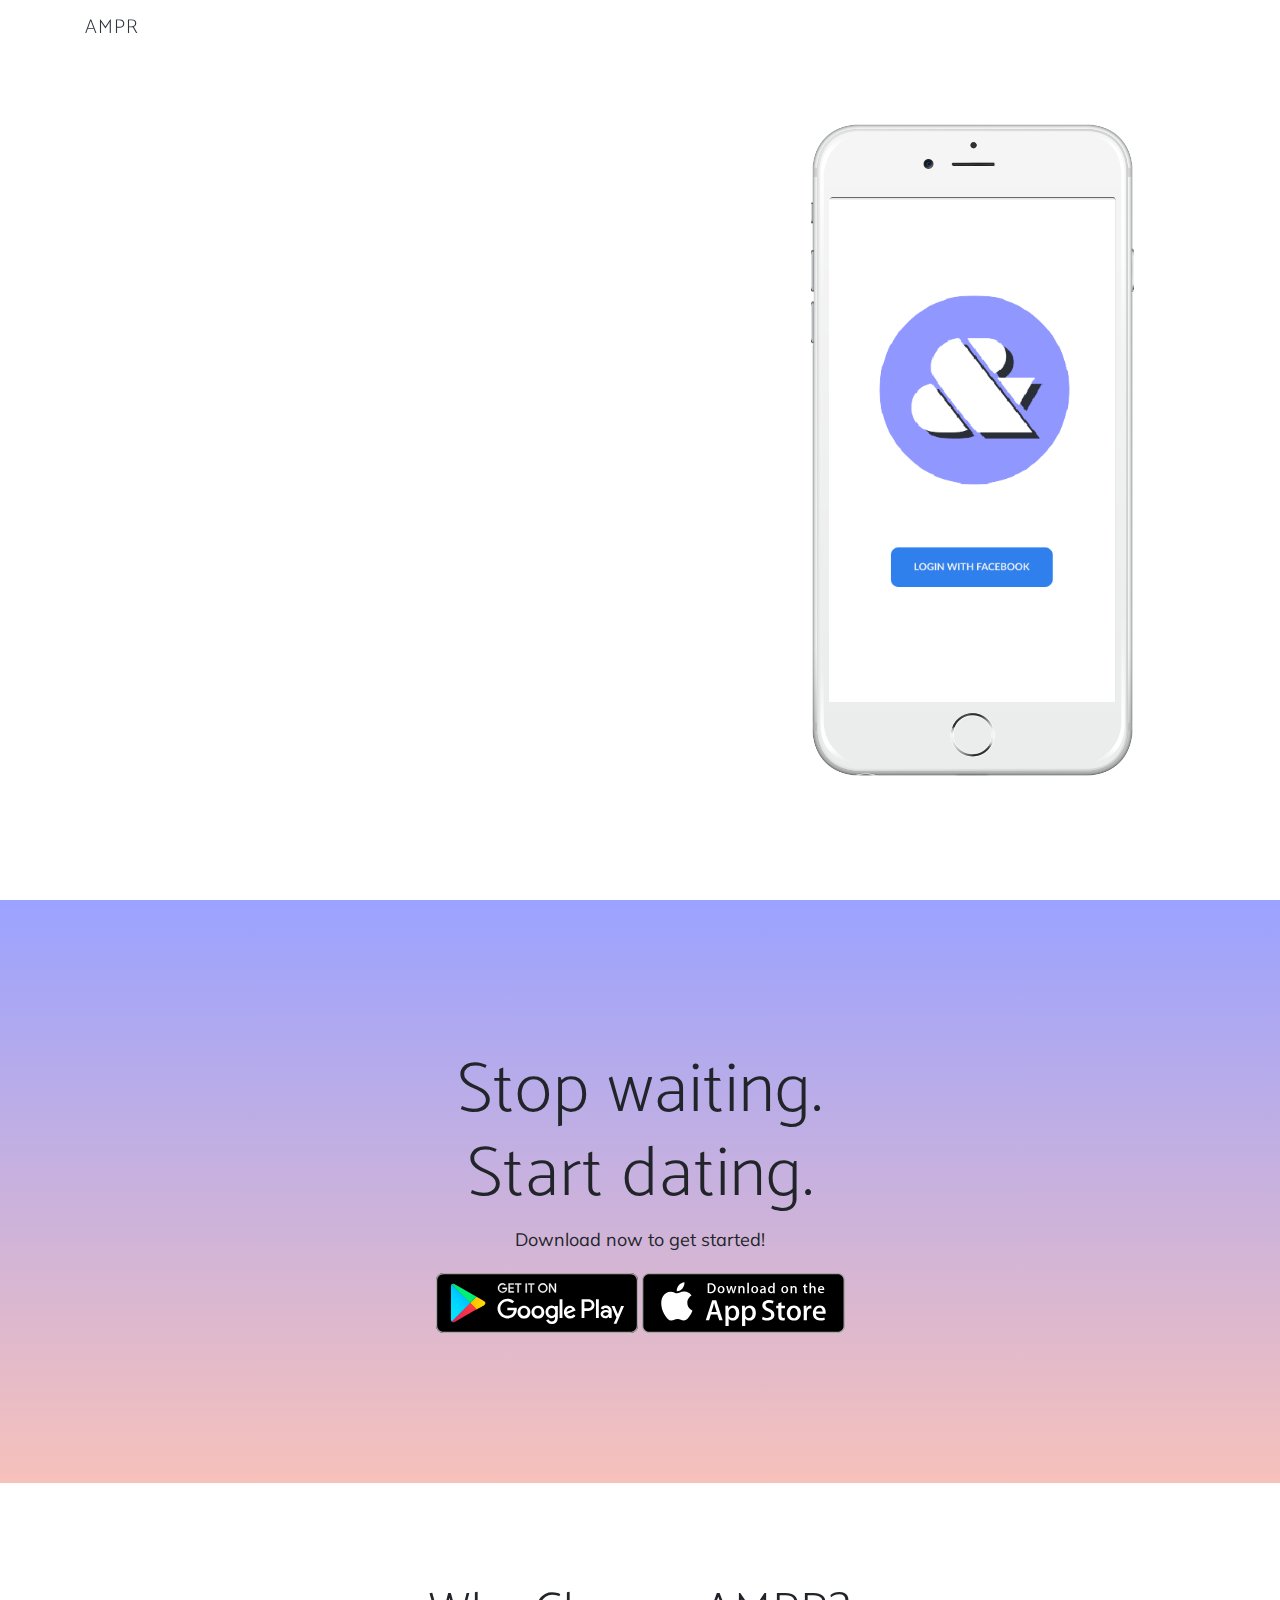
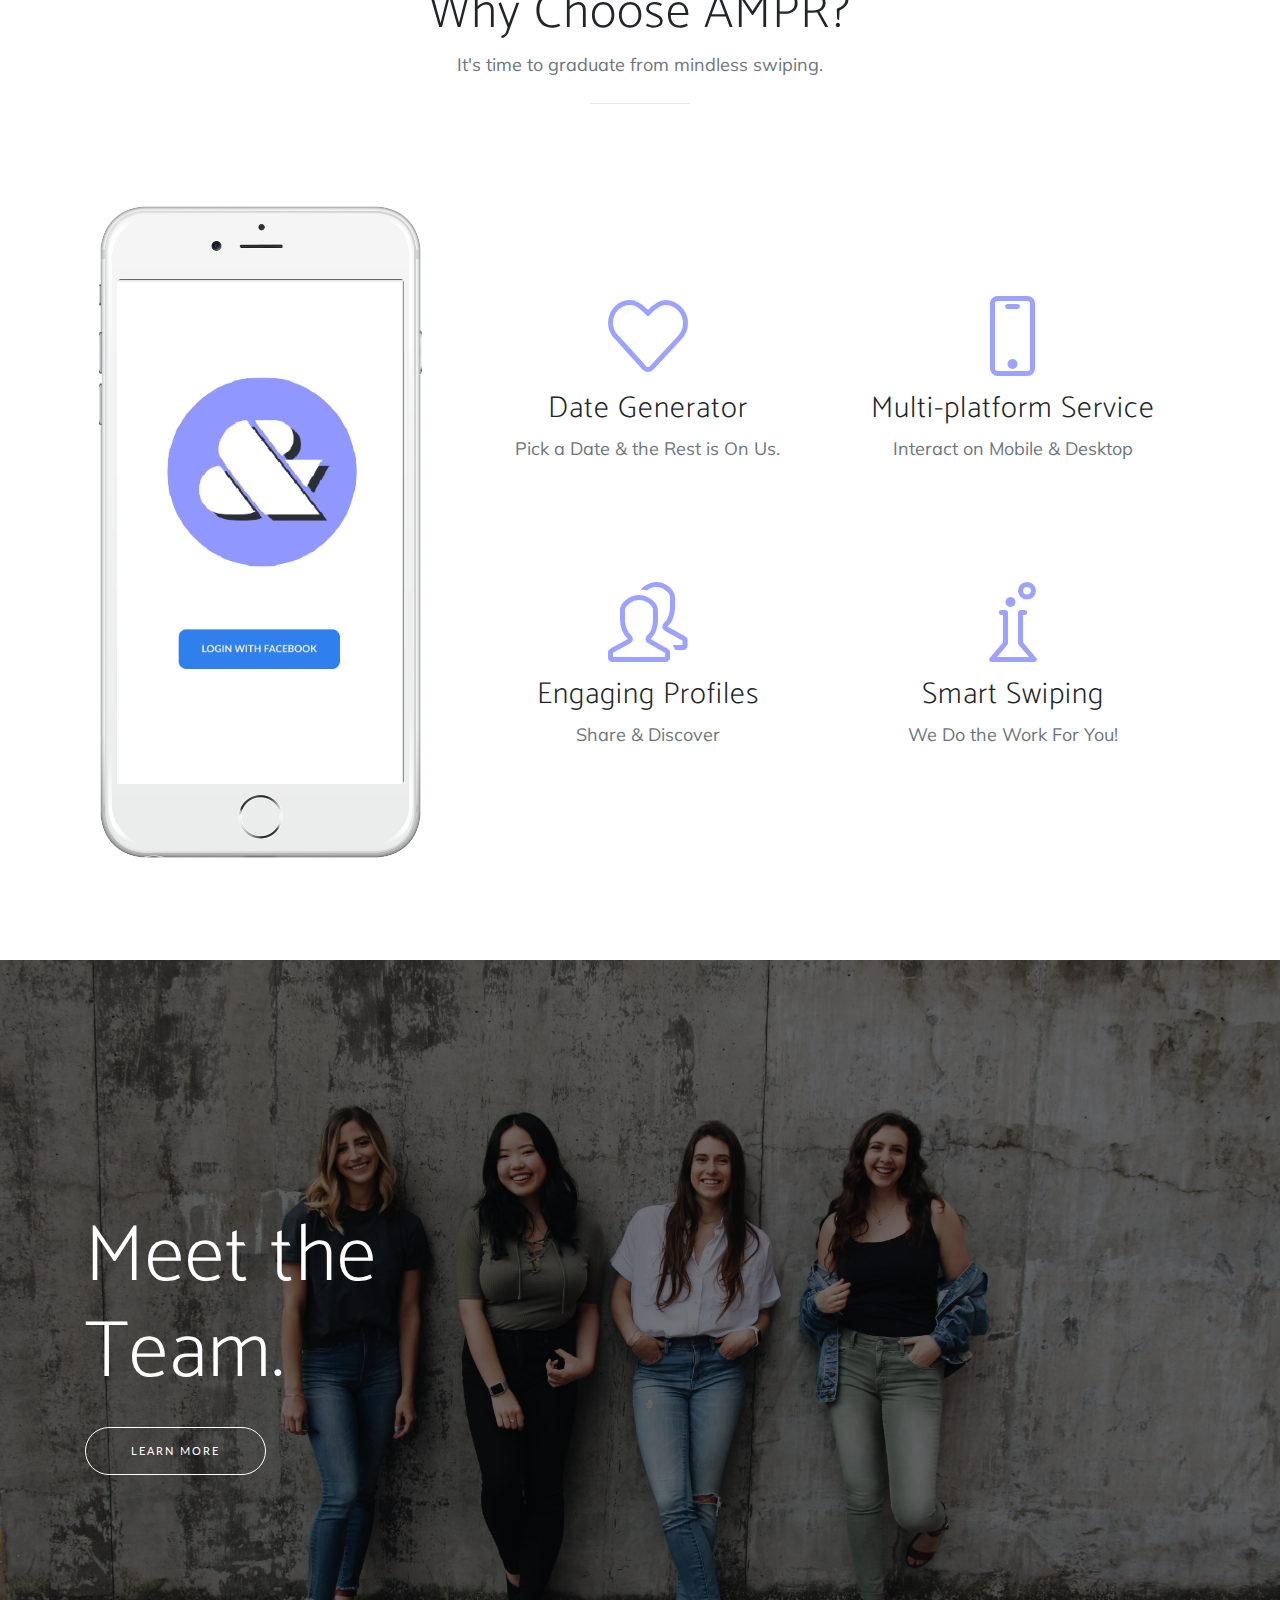
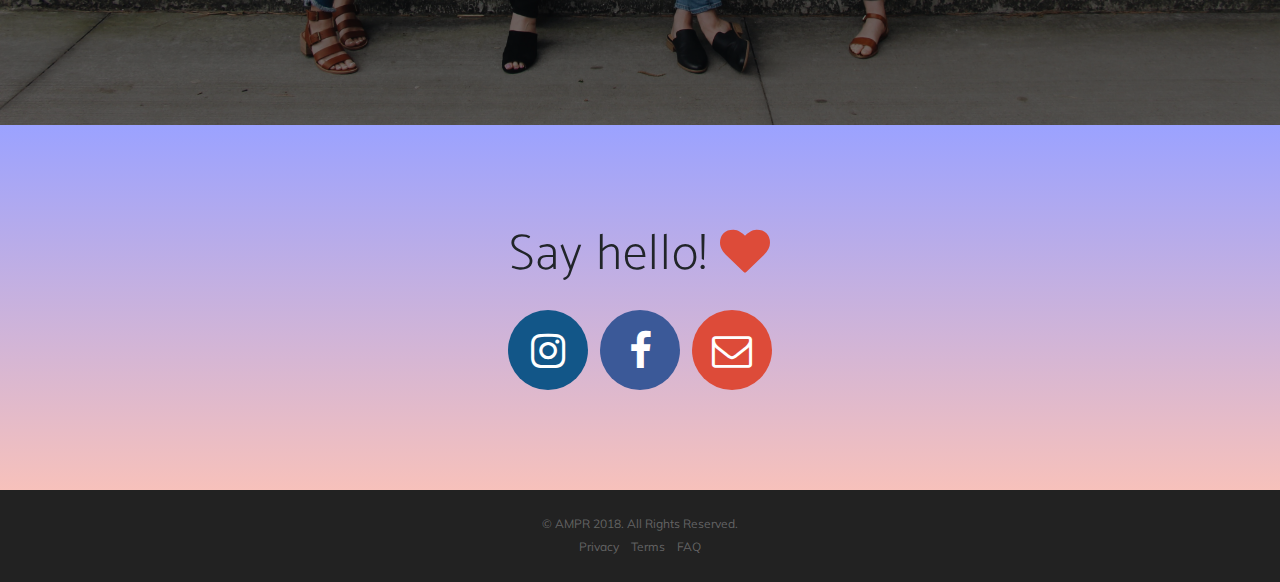
==== index.html @ 5bf9fdf5 "add files" ====
<!DOCTYPE html>
<html lang="en">

  <head>

    <meta charset="utf-8">
    <meta name="viewport" content="width=device-width, initial-scale=1, shrink-to-fit=no">
    <meta name="description" content="">
    <meta name="author" content="">

    <title>AMPR</title>
    <!-- favicon -->
    <link rel="icon" 
      type="image/png" 
      href="./img/favicon.png">

    <!-- Bootstrap core CSS -->
    <link href="vendor/bootstrap/css/bootstrap.min.css" rel="stylesheet">

    <!-- Custom fonts for this template -->
    <link rel="stylesheet" href="vendor/font-awesome/css/font-awesome.min.css">
    <link rel="stylesheet" href="vendor/simple-line-icons/css/simple-line-icons.css">
    <link href="https://fonts.googleapis.com/css?family=Lato" rel="stylesheet">
    <link href="https://fonts.googleapis.com/css?family=Catamaran:100,200,300,400,500,600,700,800,900" rel="stylesheet">
    <link href="https://fonts.googleapis.com/css?family=Muli" rel="stylesheet">

    <!-- Plugin CSS -->
    <link rel="stylesheet" href="device-mockups/device-mockups.min.css">

    <!-- Custom styles for this template -->
    <link href="css/new-age.css" rel="stylesheet">

  </head>

  <body id="page-top">

    <!-- Navigation -->
    <nav class="navbar navbar-expand-lg navbar-light fixed-top" id="mainNav">
      <div class="container">
        <a class="navbar-brand js-scroll-trigger" href="#page-top">AMPR</a>
        <button class="navbar-toggler navbar-toggler-right" type="button" data-toggle="collapse" data-target="#navbarResponsive" aria-controls="navbarResponsive" aria-expanded="false" aria-label="Toggle navigation">
          Menu
          <i class="fa fa-bars"></i>
        </button>
        <div class="collapse navbar-collapse" id="navbarResponsive">
          <ul class="navbar-nav ml-auto">
            <li class="nav-item">
                <a class="nav-link js-scroll-trigger" href="#about">About</a>
            </li>
            <li class="nav-item">
              <a class="nav-link js-scroll-trigger" href="#download">Download</a>
            </li>
            <li class="nav-item">
              <a class="nav-link js-scroll-trigger" href="#features">Features</a>
            </li>
            <li class="nav-item">
              <a class="nav-link js-scroll-trigger" href="#contact">Contact</a>
            </li>
          </ul>
        </div>
      </div>
    </nav>

    <header class="masthead">
      <div class="container h-100">
        <div class="row h-100">
          <div class="col-lg-7 my-auto">
            <div class="header-content mx-auto">
              <h1 class="mb-5">AMPR is the dating app that takes online dating, offline.</h1>
              <a href="#download" class="btn btn-outline btn-xl js-scroll-trigger">Download now</a>
            </div>
          </div>
          <div class="col-lg-5 my-auto">
            <div class="device-container">
              <div class="device-mockup iphone6_plus portrait white">
                <div class="device">
                  <div class="screen">
                    <!-- Demo image for screen mockup, you can put an image here, some HTML, an animation, video, or anything else! -->
                    <img src="img/login.png" class="img-fluid" alt="">
                  </div>
                  <div class="button">
                    <!-- You can hook the "home button" to some JavaScript events or just remove it -->
                  </div>
                </div>
              </div>
            </div>
          </div>
        </div>
      </div>
    </header>

    <section class="download bg-primary text-center" id="download">
      <div class="container">
        <div class="row">
          <div class="col-md-8 mx-auto">
            <h2 class="section-heading">Stop waiting.<br/>Start dating.</h2>
            <p>Download now to get started!</p>
            <div class="badges">
              <a class="badge-link" href="#"><img src="img/google-play-badge.svg" alt=""></a>
              <a class="badge-link" href="#"><img src="img/app-store-badge.svg" alt=""></a>
            </div>
          </div>
        </div>
      </div>
    </section>

    <section class="features" id="features">
      <div class="container">
        <div class="section-heading text-center">
          <h2>Why Choose AMPR?</h2>
          <p class="text-muted">It's time to graduate from mindless swiping.</p>
          <hr>
        </div>
        <div class="row">
          <div class="col-lg-4 my-auto">
            <div class="device-container">
              <div class="device-mockup iphone6_plus portrait white">
                <div class="device">
                  <div class="screen">
                    <!-- Demo image for screen mockup, you can put an image here, some HTML, an animation, video, or anything else! -->
                    <img src="img/login.png" class="img-fluid" alt="">
                  </div>
                  <div class="button">
                    <!-- You can hook the "home button" to some JavaScript events or just remove it -->
                  </div>
                </div>
              </div>
            </div>
          </div>
          <div class="col-lg-8 my-auto">
            <div class="container-fluid">
              <div class="row">
                <div class="col-lg-6">
                  <div class="feature-item">
                    <i class="icon-heart text-primary"></i>
                    <h3>Date Generator</h3>
                    <p class="text-muted">Pick a Date & the Rest is On Us.</p>
                  </div>
                </div>
                <div class="col-lg-6">
                  <div class="feature-item">
                    <i class="icon-screen-smartphone text-primary"></i>
                    <h3>Multi-platform Service</h3>
                    <p class="text-muted">Interact on Mobile & Desktop</p>
                  </div>
                </div>
              </div>
              <div class="row">
                <div class="col-lg-6">
                  <div class="feature-item">
                    <i class="icon-people text-primary"></i>
                    <h3>Engaging Profiles</h3>
                    <p class="text-muted">Share & Discover</p>
                  </div>
                </div>
                <div class="col-lg-6">
                  <div class="feature-item">
                    <i class="icon-chemistry text-primary"></i>
                    <h3>Smart Swiping</h3>
                    <p class="text-muted">We Do the Work For You!</p>
                  </div>
                </div>
              </div>
            </div>
          </div>
        </div>
      </div>
    </section>

    <section class="cta" id="about">
      <div class="cta-content">
        <div class="container">
          <h2>Meet the Team.</h2>
          <a href="#" class="btn btn-outline btn-xl js-scroll-trigger">Learn More</a>
        </div>
      </div>
      <div class="overlay"></div>
    </section>

    <section class="contact bg-primary" id="contact">
      <div class="container">
        <h2>Say hello!
          <i class="fa fa-heart"></i>
          </h2>
        <ul class="list-inline list-social">
          <li class="list-inline-item social-instagram">
            <a href="https://www.instagram.com/dateampr/">
              <i class="fa fa-instagram"></i>
            </a>
          </li>
          <li class="list-inline-item social-facebook">
            <a href=#>
              <i class="fa fa-facebook"></i>
            </a>
          </li>
          <li class="list-inline-item social-email">
            <a href="mailto:dateampr@gmail.com?Subject=Hello!">
              <i class="fa fa-envelope-o"></i>
            </a>
          </li>
        </ul>
      </div>
    </section>

    <footer>
      <div class="container">
        <p>&copy; AMPR 2018. All Rights Reserved.</p>
        <ul class="list-inline">
          <li class="list-inline-item">
            <a href="#">Privacy</a>
          </li>
          <li class="list-inline-item">
            <a href="#">Terms</a>
          </li>
          <li class="list-inline-item">
            <a href="#">FAQ</a>
          </li>
        </ul>
      </div>
    </footer>

    <!-- Bootstrap core JavaScript -->
    <script src="vendor/jquery/jquery.min.js"></script>
    <script src="vendor/bootstrap/js/bootstrap.bundle.min.js"></script>

    <!-- Plugin JavaScript -->
    <script src="vendor/jquery-easing/jquery.easing.min.js"></script>

    <!-- Custom scripts for this template -->
    <script src="js/new-age.min.js"></script>

  </body>

</html>
---- vendor/simple-line-icons/css/simple-line-icons.css ----
@font-face {
  font-family: 'simple-line-icons';
  src: url('../fonts/Simple-Line-Icons.eot?v=2.4.0');
  src: url('../fonts/Simple-Line-Icons.eot?v=2.4.0#iefix') format('embedded-opentype'), url('../fonts/Simple-Line-Icons.woff2?v=2.4.0') format('woff2'), url('../fonts/Simple-Line-Icons.ttf?v=2.4.0') format('truetype'), url('../fonts/Simple-Line-Icons.woff?v=2.4.0') format('woff'), url('../fonts/Simple-Line-Icons.svg?v=2.4.0#simple-line-icons') format('svg');
  font-weight: normal;
  font-style: normal;
}
/*
 Use the following CSS code if you want to have a class per icon.
 Instead of a list of all class selectors, you can use the generic [class*="icon-"] selector, but it's slower:
*/
.icon-user,
.icon-people,
.icon-user-female,
.icon-user-follow,
.icon-user-following,
.icon-user-unfollow,
.icon-login,
.icon-logout,
.icon-emotsmile,
.icon-phone,
.icon-call-end,
.icon-call-in,
.icon-call-out,
.icon-map,
.icon-location-pin,
.icon-direction,
.icon-directions,
.icon-compass,
.icon-layers,
.icon-menu,
.icon-list,
.icon-options-vertical,
.icon-options,
.icon-arrow-down,
.icon-arrow-left,
.icon-arrow-right,
.icon-arrow-up,
.icon-arrow-up-circle,
.icon-arrow-left-circle,
.icon-arrow-right-circle,
.icon-arrow-down-circle,
.icon-check,
.icon-clock,
.icon-plus,
.icon-minus,
.icon-close,
.icon-event,
.icon-exclamation,
.icon-organization,
.icon-trophy,
.icon-screen-smartphone,
.icon-screen-desktop,
.icon-plane,
.icon-notebook,
.icon-mustache,
.icon-mouse,
.icon-magnet,
.icon-energy,
.icon-disc,
.icon-cursor,
.icon-cursor-move,
.icon-crop,
.icon-chemistry,
.icon-speedometer,
.icon-shield,
.icon-screen-tablet,
.icon-magic-wand,
.icon-hourglass,
.icon-graduation,
.icon-ghost,
.icon-game-controller,
.icon-fire,
.icon-eyeglass,
.icon-envelope-open,
.icon-envelope-letter,
.icon-bell,
.icon-badge,
.icon-anchor,
.icon-wallet,
.icon-vector,
.icon-speech,
.icon-puzzle,
.icon-printer,
.icon-present,
.icon-playlist,
.icon-pin,
.icon-picture,
.icon-handbag,
.icon-globe-alt,
.icon-globe,
.icon-folder-alt,
.icon-folder,
.icon-film,
.icon-feed,
.icon-drop,
.icon-drawer,
.icon-docs,
.icon-doc,
.icon-diamond,
.icon-cup,
.icon-calculator,
.icon-bubbles,
.icon-briefcase,
.icon-book-open,
.icon-basket-loaded,
.icon-basket,
.icon-bag,
.icon-action-undo,
.icon-action-redo,
.icon-wrench,
.icon-umbrella,
.icon-trash,
.icon-tag,
.icon-support,
.icon-frame,
.icon-size-fullscreen,
.icon-size-actual,
.icon-shuffle,
.icon-share-alt,
.icon-share,
.icon-rocket,
.icon-question,
.icon-pie-chart,
.icon-pencil,
.icon-note,
.icon-loop,
.icon-home,
.icon-grid,
.icon-graph,
.icon-microphone,
.icon-music-tone-alt,
.icon-music-tone,
.icon-earphones-alt,
.icon-earphones,
.icon-equalizer,
.icon-like,
.icon-dislike,
.icon-control-start,
.icon-control-rewind,
.icon-control-play,
.icon-control-pause,
.icon-control-forward,
.icon-control-end,
.icon-volume-1,
.icon-volume-2,
.icon-volume-off,
.icon-calendar,
.icon-bulb,
.icon-chart,
.icon-ban,
.icon-bubble,
.icon-camrecorder,
.icon-camera,
.icon-cloud-download,
.icon-cloud-upload,
.icon-envelope,
.icon-eye,
.icon-flag,
.icon-heart,
.icon-info,
.icon-key,
.icon-link,
.icon-lock,
.icon-lock-open,
.icon-magnifier,
.icon-magnifier-add,
.icon-magnifier-remove,
.icon-paper-clip,
.icon-paper-plane,
.icon-power,
.icon-refresh,
.icon-reload,
.icon-settings,
.icon-star,
.icon-symbol-female,
.icon-symbol-male,
.icon-target,
.icon-credit-card,
.icon-paypal,
.icon-social-tumblr,
.icon-social-twitter,
.icon-social-facebook,
.icon-social-instagram,
.icon-social-linkedin,
.icon-social-pinterest,
.icon-social-github,
.icon-social-google,
.icon-social-reddit,
.icon-social-skype,
.icon-social-dribbble,
.icon-social-behance,
.icon-social-foursqare,
.icon-social-soundcloud,
.icon-social-spotify,
.icon-social-stumbleupon,
.icon-social-youtube,
.icon-social-dropbox,
.icon-social-vkontakte,
.icon-social-steam {
  font-family: 'simple-line-icons';
  speak: none;
  font-style: normal;
  font-weight: normal;
  font-variant: normal;
  text-transform: none;
  line-height: 1;
  /* Better Font Rendering =========== */
  -webkit-font-smoothing: antialiased;
  -moz-osx-font-smoothing: grayscale;
}
.icon-user:before {
  content: "\e005";
}
.icon-people:before {
  content: "\e001";
}
.icon-user-female:before {
  content: "\e000";
}
.icon-user-follow:before {
  content: "\e002";
}
.icon-user-following:before {
  content: "\e003";
}
.icon-user-unfollow:before {
  content: "\e004";
}
.icon-login:before {
  content: "\e066";
}
.icon-logout:before {
  content: "\e065";
}
.icon-emotsmile:before {
  content: "\e021";
}
.icon-phone:before {
  content: "\e600";
}
.icon-call-end:before {
  content: "\e048";
}
.icon-call-in:before {
  content: "\e047";
}
.icon-call-out:before {
  content: "\e046";
}
.icon-map:before {
  content: "\e033";
}
.icon-location-pin:before {
  content: "\e096";
}
.icon-direction:before {
  content: "\e042";
}
.icon-directions:before {
  content: "\e041";
}
.icon-compass:before {
  content: "\e045";
}
.icon-layers:before {
  content: "\e034";
}
.icon-menu:before {
  content: "\e601";
}
.icon-list:before {
  content: "\e067";
}
.icon-options-vertical:before {
  content: "\e602";
}
.icon-options:before {
  content: "\e603";
}
.icon-arrow-down:before {
  content: "\e604";
}
.icon-arrow-left:before {
  content: "\e605";
}
.icon-arrow-right:before {
  content: "\e606";
}
.icon-arrow-up:before {
  content: "\e607";
}
.icon-arrow-up-circle:before {
  content: "\e078";
}
.icon-arrow-left-circle:before {
  content: "\e07a";
}
.icon-arrow-right-circle:before {
  content: "\e079";
}
.icon-arrow-down-circle:before {
  content: "\e07b";
}
.icon-check:before {
  content: "\e080";
}
.icon-clock:before {
  content: "\e081";
}
.icon-plus:before {
  content: "\e095";
}
.icon-minus:before {
  content: "\e615";
}
.icon-close:before {
  content: "\e082";
}
.icon-event:before {
  content: "\e619";
}
.icon-exclamation:before {
  content: "\e617";
}
.icon-organization:before {
  content: "\e616";
}
.icon-trophy:before {
  content: "\e006";
}
.icon-screen-smartphone:before {
  content: "\e010";
}
.icon-screen-desktop:before {
  content: "\e011";
}
.icon-plane:before {
  content: "\e012";
}
.icon-notebook:before {
  content: "\e013";
}
.icon-mustache:before {
  content: "\e014";
}
.icon-mouse:before {
  content: "\e015";
}
.icon-magnet:before {
  content: "\e016";
}
.icon-energy:before {
  content: "\e020";
}
.icon-disc:before {
  content: "\e022";
}
.icon-cursor:before {
  content: "\e06e";
}
.icon-cursor-move:before {
  content: "\e023";
}
.icon-crop:before {
  content: "\e024";
}
.icon-chemistry:before {
  content: "\e026";
}
.icon-speedometer:before {
  content: "\e007";
}
.icon-shield:before {
  content: "\e00e";
}
.icon-screen-tablet:before {
  content: "\e00f";
}
.icon-magic-wand:before {
  content: "\e017";
}
.icon-hourglass:before {
  content: "\e018";
}
.icon-graduation:before {
  content: "\e019";
}
.icon-ghost:before {
  content: "\e01a";
}
.icon-game-controller:before {
  content: "\e01b";
}
.icon-fire:before {
  content: "\e01c";
}
.icon-eyeglass:before {
  content: "\e01d";
}
.icon-envelope-open:before {
  content: "\e01e";
}
.icon-envelope-letter:before {
  content: "\e01f";
}
.icon-bell:before {
  content: "\e027";
}
.icon-badge:before {
  content: "\e028";
}
.icon-anchor:before {
  content: "\e029";
}
.icon-wallet:before {
  content: "\e02a";
}
.icon-vector:before {
  content: "\e02b";
}
.icon-speech:before {
  content: "\e02c";
}
.icon-puzzle:before {
  content: "\e02d";
}
.icon-printer:before {
  content: "\e02e";
}
.icon-present:before {
  content: "\e02f";
}
.icon-playlist:before {
  content: "\e030";
}
.icon-pin:before {
  content: "\e031";
}
.icon-picture:before {
  content: "\e032";
}
.icon-handbag:before {
  content: "\e035";
}
.icon-globe-alt:before {
  content: "\e036";
}
.icon-globe:before {
  content: "\e037";
}
.icon-folder-alt:before {
  content: "\e039";
}
.icon-folder:before {
  content: "\e089";
}
.icon-film:before {
  content: "\e03a";
}
.icon-feed:before {
  content: "\e03b";
}
.icon-drop:before {
  content: "\e03e";
}
.icon-drawer:before {
  content: "\e03f";
}
.icon-docs:before {
  content: "\e040";
}
.icon-doc:before {
  content: "\e085";
}
.icon-diamond:before {
  content: "\e043";
}
.icon-cup:before {
  content: "\e044";
}
.icon-calculator:before {
  content: "\e049";
}
.icon-bubbles:before {
  content: "\e04a";
}
.icon-briefcase:before {
  content: "\e04b";
}
.icon-book-open:before {
  content: "\e04c";
}
.icon-basket-loaded:before {
  content: "\e04d";
}
.icon-basket:before {
  content: "\e04e";
}
.icon-bag:before {
  content: "\e04f";
}
.icon-action-undo:before {
  content: "\e050";
}
.icon-action-redo:before {
  content: "\e051";
}
.icon-wrench:before {
  content: "\e052";
}
.icon-umbrella:before {
  content: "\e053";
}
.icon-trash:before {
  content: "\e054";
}
.icon-tag:before {
  content: "\e055";
}
.icon-support:before {
  content: "\e056";
}
.icon-frame:before {
  content: "\e038";
}
.icon-size-fullscreen:before {
  content: "\e057";
}
.icon-size-actual:before {
  content: "\e058";
}
.icon-shuffle:before {
  content: "\e059";
}
.icon-share-alt:before {
  content: "\e05a";
}
.icon-share:before {
  content: "\e05b";
}
.icon-rocket:before {
  content: "\e05c";
}
.icon-question:before {
  content: "\e05d";
}
.icon-pie-chart:before {
  content: "\e05e";
}
.icon-pencil:before {
  content: "\e05f";
}
.icon-note:before {
  content: "\e060";
}
.icon-loop:before {
  content: "\e064";
}
.icon-home:before {
  content: "\e069";
}
.icon-grid:before {
  content: "\e06a";
}
.icon-graph:before {
  content: "\e06b";
}
.icon-microphone:before {
  content: "\e063";
}
.icon-music-tone-alt:before {
  content: "\e061";
}
.icon-music-tone:before {
  content: "\e062";
}
.icon-earphones-alt:before {
  content: "\e03c";
}
.icon-earphones:before {
  content: "\e03d";
}
.icon-equalizer:before {
  content: "\e06c";
}
.icon-like:before {
  content: "\e068";
}
.icon-dislike:before {
  content: "\e06d";
}
.icon-control-start:before {
  content: "\e06f";
}
.icon-control-rewind:before {
  content: "\e070";
}
.icon-control-play:before {
  content: "\e071";
}
.icon-control-pause:before {
  content: "\e072";
}
.icon-control-forward:before {
  content: "\e073";
}
.icon-control-end:before {
  content: "\e074";
}
.icon-volume-1:before {
  content: "\e09f";
}
.icon-volume-2:before {
  content: "\e0a0";
}
.icon-volume-off:before {
  content: "\e0a1";
}
.icon-calendar:before {
  content: "\e075";
}
.icon-bulb:before {
  content: "\e076";
}
.icon-chart:before {
  content: "\e077";
}
.icon-ban:before {
  content: "\e07c";
}
.icon-bubble:before {
  content: "\e07d";
}
.icon-camrecorder:before {
  content: "\e07e";
}
.icon-camera:before {
  content: "\e07f";
}
.icon-cloud-download:before {
  content: "\e083";
}
.icon-cloud-upload:before {
  content: "\e084";
}
.icon-envelope:before {
  content: "\e086";
}
.icon-eye:before {
  content: "\e087";
}
.icon-flag:before {
  content: "\e088";
}
.icon-heart:before {
  content: "\e08a";
}
.icon-info:before {
  content: "\e08b";
}
.icon-key:before {
  content: "\e08c";
}
.icon-link:before {
  content: "\e08d";
}
.icon-lock:before {
  content: "\e08e";
}
.icon-lock-open:before {
  content: "\e08f";
}
.icon-magnifier:before {
  content: "\e090";
}
.icon-magnifier-add:before {
  content: "\e091";
}
.icon-magnifier-remove:before {
  content: "\e092";
}
.icon-paper-clip:before {
  content: "\e093";
}
.icon-paper-plane:before {
  content: "\e094";
}
.icon-power:before {
  content: "\e097";
}
.icon-refresh:before {
  content: "\e098";
}
.icon-reload:before {
  content: "\e099";
}
.icon-settings:before {
  content: "\e09a";
}
.icon-star:before {
  content: "\e09b";
}
.icon-symbol-female:before {
  content: "\e09c";
}
.icon-symbol-male:before {
  content: "\e09d";
}
.icon-target:before {
  content: "\e09e";
}
.icon-credit-card:before {
  content: "\e025";
}
.icon-paypal:before {
  content: "\e608";
}
.icon-social-tumblr:before {
  content: "\e00a";
}
.icon-social-twitter:before {
  content: "\e009";
}
.icon-social-facebook:before {
  content: "\e00b";
}
.icon-social-instagram:before {
  content: "\e609";
}
.icon-social-linkedin:before {
  content: "\e60a";
}
.icon-social-pinterest:before {
  content: "\e60b";
}
.icon-social-github:before {
  content: "\e60c";
}
.icon-social-google:before {
  content: "\e60d";
}
.icon-social-reddit:before {
  content: "\e60e";
}
.icon-social-skype:before {
  content: "\e60f";
}
.icon-social-dribbble:before {
  content: "\e00d";
}
.icon-social-behance:before {
  content: "\e610";
}
.icon-social-foursqare:before {
  content: "\e611";
}
.icon-social-soundcloud:before {
  content: "\e612";
}
.icon-social-spotify:before {
  content: "\e613";
}
.icon-social-stumbleupon:before {
  content: "\e614";
}
.icon-social-youtube:before {
  content: "\e008";
}
.icon-social-dropbox:before {
  content: "\e00c";
}
.icon-social-vkontakte:before {
  content: "\e618";
}
.icon-social-steam:before {
  content: "\e620";
}
---- device-mockups/device-mockups.min.css ----
.device-mockup{position:relative;width:100%;padding-bottom:61.775701%}.device-mockup>.device{position:absolute;top:0;bottom:0;left:0;right:0;width:100%;height:100%;background-size:100% 100%;background-repeat:no-repeat;background-image:url(macbook/macbook.png)}.device-mockup>.device>.screen{position:absolute;top:11.0438729%;bottom:14.6747352%;left:13.364486%;right:13.364486%;overflow:hidden}.device-mockup>.device>.button{position:absolute;top:0;left:0;display:none;overflow:hidden;border-radius:100%;-webkit-border-radius:100%;-moz-border-radius:100%;cursor:pointer}.device-mockup.imac{padding-bottom:81.230769%}.device-mockup.imac>.device{background-image:url(imac/imac.png)}.device-mockup.imac>.device>.screen{top:8.20707071%;bottom:31.6919192%;left:6.61538462%;right:6.61538462%}.device-mockup.macbook{padding-bottom:61.775701%}.device-mockup.macbook>.device{background-image:url(macbook/macbook.png)}.device-mockup.macbook>.device>.screen{top:11.0438729%;bottom:14.6747352%;left:13.364486%;right:13.364486%}.device-mockup.macbook_2015{padding-bottom:57.5%}.device-mockup.macbook_2015.grey>.device,.device-mockup.macbook_2015>.device{background-image:url(macbook_2015/grey.png)}.device-mockup.macbook_2015.silver>.device,.device-mockup.macbook_2015>.device{background-image:url(macbook_2015/silver.png)}.device-mockup.macbook_2015.gold>.device,.device-mockup.macbook_2015>.device{background-image:url(macbook_2015/gold.png)}.device-mockup.macbook_2015>.device>.screen{top:7.5%;bottom:10.9%;left:12.46%;right:12.56%}.device-mockup.iphone5,.device-mockup.iphone5.portrait{padding-bottom:210.57%}.device-mockup.iphone5.landscape{padding-bottom:47.49%}.device-mockup.iphone5.black>.device,.device-mockup.iphone5.portrait.black>.device,.device-mockup.iphone5>.device{background-image:url(iphone5/iphone5_port_black.png)}.device-mockup.iphone5.landscape.black>.device,.device-mockup.iphone5.landscape>.device{background-image:url(iphone5/iphone5_land_black.png)}.device-mockup.iphone5.portrait.white>.device,.device-mockup.iphone5.white>.device{background-image:url(iphone5/iphone5_port_white.png)}.device-mockup.iphone5.landscape.white>.device{background-image:url(iphone5/iphone5_land_white.png)}.device-mockup.iphone5.portrait>.device>.screen,.device-mockup.iphone5>.device>.screen{top:14.78%;bottom:13.78%;left:8.77%;right:7.77%}.device-mockup.iphone5.landscape>.device>.screen{top:7.422488%;bottom:8.422488%;left:14.919127%;right:14.019127%}.device-mockup.iphone5.portrait>.device>.button,.device-mockup.iphone5>.device>.button{display:block;top:88.3%;bottom:2.5%;left:40%;right:40%}.device-mockup.iphone5.landscape>.device>.button{display:block;top:40%;bottom:41%;left:88.4%;right:2.3%}.device-mockup.iphone_se,.device-mockup.iphone_se.portrait{padding-bottom:209.83%}.device-mockup.iphone_se.landscape{padding-bottom:47.66%}.device-mockup.iphone_se.black>.device,.device-mockup.iphone_se.portrait.black>.device,.device-mockup.iphone_se>.device{background-image:url(iphone_se/iphone_se_port_black.png)}.device-mockup.iphone_se.landscape.black>.device,.device-mockup.iphone_se.landscape>.device{background-image:url(iphone_se/iphone_se_land_black.png)}.device-mockup.iphone_se.portrait.white>.device,.device-mockup.iphone_se.white>.device{background-image:url(iphone_se/iphone_se_port_white.png)}.device-mockup.iphone_se.landscape.white>.device{background-image:url(iphone_se/iphone_se_land_white.png)}.device-mockup.iphone_se.gold>.device,.device-mockup.iphone_se.portrait.gold>.device{background-image:url(iphone_se/iphone_se_port_gold.png)}.device-mockup.iphone_se.landscape.gold>.device{background-image:url(iphone_se/iphone_se_land_gold.png)}.device-mockup.iphone_se.portrait.rose>.device,.device-mockup.iphone_se.rose>.device{background-image:url(iphone_se/iphone_se_port_rose.png)}.device-mockup.iphone_se.landscape.rose>.device{background-image:url(iphone_se/iphone_se_land_rose.png)}.device-mockup.iphone_se.portrait>.device>.screen,.device-mockup.iphone_se>.device>.screen{top:16.28%;bottom:16.28%;left:11.77%;right:11.77%}.device-mockup.iphone_se.landscape>.device>.screen{top:11.722488%;bottom:11.722488%;left:16.0191273%;right:16.0191273%}.device-mockup.iphone_se.portrait>.device>.button,.device-mockup.iphone_se>.device>.button{display:block;top:86.3%;bottom:5.5%;left:42%;right:42%}.device-mockup.iphone_se.landscape>.device>.button{display:block;top:42%;bottom:42%;left:86.4%;right:5.1%}.device-mockup.iphone6,.device-mockup.iphone6.portrait{padding-bottom:207.19%}.device-mockup.iphone6.landscape{padding-bottom:48.76%}.device-mockup.iphone6.black>.device,.device-mockup.iphone6.portrait.black>.device,.device-mockup.iphone6>.device{background-image:url(iphone_6/iphone_6_port_black.png)}.device-mockup.iphone6.landscape.black>.device,.device-mockup.iphone6.landscape>.device{background-image:url(iphone_6/iphone_6_land_black.png)}.device-mockup.iphone6.portrait.white>.device,.device-mockup.iphone6.white>.device{background-image:url(iphone_6/iphone_6_port_white.png)}.device-mockup.iphone6.landscape.white>.device{background-image:url(iphone_6/iphone_6_land_white.png)}.device-mockup.iphone6.gold>.device,.device-mockup.iphone6.portrait.gold>.device{background-image:url(iphone_6/iphone_6_port_gold.png)}.device-mockup.iphone6.landscape.gold>.device{background-image:url(iphone_6/iphone_6_land_gold.png)}.device-mockup.iphone6.portrait>.device>.screen,.device-mockup.iphone6>.device>.screen{top:12.58%;bottom:12.88%;left:6.77%;right:6.77%}.device-mockup.iphone6.landscape>.device>.screen{top:6.77%;bottom:6.77%;left:12.58%;right:12.88%}.device-mockup.iphone6.portrait>.device>.button,.device-mockup.iphone6>.device>.button{display:block;top:88.6%;bottom:3.2%;left:42%;right:42%}.device-mockup.iphone6.landscape>.device>.button{display:block;top:42%;bottom:42%;left:88.6%;right:3.2%}.device-mockup.iphone6_plus,.device-mockup.iphone6_plus.portrait{padding-bottom:201.76%}.device-mockup.iphone6_plus.landscape{padding-bottom:49.56%}.device-mockup.iphone6_plus.black>.device,.device-mockup.iphone6_plus.portrait.black>.device,.device-mockup.iphone6_plus>.device{background-image:url(iphone_6_plus/iphone_6_plus_black_port.png)}.device-mockup.iphone6_plus.landscape.black>.device,.device-mockup.iphone6_plus.landscape>.device{background-image:url(iphone_6_plus/iphone_6_plus_black_land.png)}.device-mockup.iphone6_plus.portrait.white>.device,.device-mockup.iphone6_plus.white>.device{background-image:url(iphone_6_plus/iphone_6_plus_white_port.png)}.device-mockup.iphone6_plus.landscape.white>.device{background-image:url(iphone_6_plus/iphone_6_plus_white_land.png)}.device-mockup.iphone6_plus.gold>.device,.device-mockup.iphone6_plus.portrait.gold>.device{background-image:url(iphone_6_plus/iphone_6_plus_gold_port.png)}.device-mockup.iphone6_plus.landscape.gold>.device{background-image:url(iphone_6_plus/iphone_6_plus_gold_land.png)}.device-mockup.iphone6_plus.portrait>.device>.screen,.device-mockup.iphone6_plus>.device>.screen{top:11.58%;bottom:11.58%;left:5.97%;right:5.97%}.device-mockup.iphone6_plus.landscape>.device>.screen{top:5.97%;bottom:5.97%;left:11.38%;right:11.58%}.device-mockup.iphone6_plus.portrait>.device>.button,.device-mockup.iphone6_plus>.device>.button{display:block;top:89.9%;bottom:3.2%;left:43%;right:43%}.device-mockup.iphone6_plus.landscape>.device>.button{display:block;top:43%;bottom:43%;left:89.9%;right:3.2%}.device-mockup.ipad,.device-mockup.ipad.portrait{padding-bottom:128.406276%}.device-mockup.ipad.landscape{padding-bottom:79.9086758%}.device-mockup.ipad.black>.device,.device-mockup.ipad.portrait.black>.device,.device-mockup.ipad>.device{background-image:url(ipad/ipad_port_black.png)}.device-mockup.ipad.portrait.white>.device,.device-mockup.ipad.white>.device{background-image:url(ipad/ipad_port_white.png)}.device-mockup.ipad.landscape.black>.device,.device-mockup.ipad.landscape>.device{background-image:url(ipad/ipad_land_black.png)}.device-mockup.ipad.landscape.white>.device{background-image:url(ipad/ipad_land_white.png)}.device-mockup.ipad.portrait>.device>.screen,.device-mockup.ipad>.device>.screen{top:12.025723%;bottom:12.154341%;left:13.45995%;right:13.45995%}.device-mockup.ipad.landscape>.device>.screen{top:13.87755102%;bottom:13.87755102%;left:11.5459883%;right:11.5459883%}.device-mockup.ipad.portrait>.device>.button,.device-mockup.ipad>.device>.button{display:block;top:90.2%;bottom:5.5%;left:47.3%;right:47.3%}.device-mockup.ipad.landscape>.device>.button{display:block;top:47.3%;bottom:47.3%;left:90.8%;right:4.9%}.device-mockup.ipad_air,.device-mockup.ipad_air.portrait{padding-bottom:141.27%}.device-mockup.ipad_air.landscape{padding-bottom:70.79%}.device-mockup.ipad_air.grey>.device,.device-mockup.ipad_air.portrait.grey>.device,.device-mockup.ipad_air>.device{background-image:url(ipad_air/ipad_air_gray_port.png)}.device-mockup.ipad_air.portrait.silver>.device,.device-mockup.ipad_air.silver>.device{background-image:url(ipad_air/ipad_air_silver_port.png)}.device-mockup.ipad_air.landscape.grey>.device,.device-mockup.ipad_air.landscape>.device{background-image:url(ipad_air/ipad_air_gray_land.png)}.device-mockup.ipad_air.landscape.silver>.device{background-image:url(ipad_air/ipad_air_silver_land.png)}.device-mockup.ipad_air.portrait>.device>.screen,.device-mockup.ipad_air>.device>.screen{top:9.025723%;bottom:9.154341%;left:7.45995%;right:6.45995%}.device-mockup.ipad_air.landscape>.device>.screen{top:6.877551%;bottom:6.877551%;left:9.545988%;right:9.545988%}.device-mockup.ipad_air.portrait>.device>.button,.device-mockup.ipad_air>.device>.button{display:block;top:93.2%;bottom:2.5%;left:47.3%;right:47.3%}.device-mockup.ipad_air.landscape>.device>.button{display:block;top:47.3%;bottom:47.3%;left:93.1%;right:2.1%}.device-mockup.ipad_air_2,.device-mockup.ipad_air_2.portrait{padding-bottom:141.38%}.device-mockup.ipad_air_2.landscape{padding-bottom:70.73%}.device-mockup.ipad_air_2.grey>.device,.device-mockup.ipad_air_2.portrait.grey>.device,.device-mockup.ipad_air_2>.device{background-image:url(ipad_air_2/ipad_air_2_gray_port.png)}.device-mockup.ipad_air_2.portrait.silver>.device,.device-mockup.ipad_air_2.silver>.device{background-image:url(ipad_air_2/ipad_air_2_silver_port.png)}.device-mockup.ipad_air_2.gold>.device,.device-mockup.ipad_air_2.portrait.gold>.device{background-image:url(ipad_air_2/ipad_air_2_gold_port.png)}.device-mockup.ipad_air_2.landscape.grey>.device,.device-mockup.ipad_air_2.landscape>.device{background-image:url(ipad_air_2/ipad_air_2_gray_land.png)}.device-mockup.ipad_air_2.landscape.silver>.device{background-image:url(ipad_air_2/ipad_air_2_silver_land.png)}.device-mockup.ipad_air_2.landscape.gold>.device{background-image:url(ipad_air_2/ipad_air_2_gold_land.png)}.device-mockup.ipad_air_2.portrait>.device>.screen,.device-mockup.ipad_air_2>.device>.screen{top:9.025723%;bottom:8.854341%;left:6.15995%;right:6.15995%}.device-mockup.ipad_air_2.landscape>.device>.screen{top:6.277551%;bottom:6.277551%;left:8.545988%;right:8.545988%}.device-mockup.ipad_air_2.portrait>.device>.button,.device-mockup.ipad_air_2>.device>.button{display:block;top:93.2%;bottom:2.1%;left:46.3%;right:46.5%}.device-mockup.ipad_air_2.landscape>.device>.button{display:block;top:46.5%;bottom:46.8%;left:93.5%;right:1.9%}.device-mockup.ipad_pro,.device-mockup.ipad_pro.portrait{padding-bottom:138.63%}.device-mockup.ipad_pro.landscape{padding-bottom:72.14%}.device-mockup.ipad_pro.grey>.device,.device-mockup.ipad_pro.portrait.grey>.device,.device-mockup.ipad_pro>.device{background-image:url(ipad_pro/ipad_pro_port_black.png)}.device-mockup.ipad_pro.portrait.silver>.device,.device-mockup.ipad_pro.silver>.device{background-image:url(ipad_pro/ipad_pro_port_silver.png)}.device-mockup.ipad_pro.gold>.device,.device-mockup.ipad_pro.portrait.gold>.device{background-image:url(ipad_pro/ipad_pro_port_gold.png)}.device-mockup.ipad_pro.landscape.grey>.device,.device-mockup.ipad_pro.landscape>.device{background-image:url(ipad_pro/ipad_pro_land_black.png)}.device-mockup.ipad_pro.landscape.silver>.device{background-image:url(ipad_pro/ipad_pro_land_silver.png)}.device-mockup.ipad_pro.landscape.gold>.device{background-image:url(ipad_pro/ipad_pro_land_gold.png)}.device-mockup.ipad_pro.portrait>.device>.screen,.device-mockup.ipad_pro>.device>.screen{top:7.025723%;bottom:6.854341%;left:5.15995%;right:5.15995%}.device-mockup.ipad_pro.landscape>.device>.screen{top:5.177551%;bottom:5.177551%;left:6.945988%;right:6.945988%}.device-mockup.ipad_pro.portrait>.device>.button,.device-mockup.ipad_pro>.device>.button{display:block;top:94.9%;bottom:1.5%;left:47.3%;right:47.1%}.device-mockup.ipad_pro.landscape>.device>.button{display:block;top:47.5%;bottom:47.5%;left:94.8%;right:1.5%}.device-mockup.galaxy_s3,.device-mockup.galaxy_s3.portrait{padding-bottom:178.787879%}.device-mockup.galaxy_s3.landscape{padding-bottom:55.9322034%}.device-mockup.galaxy_s3.black>.device,.device-mockup.galaxy_s3.portrait.black>.device,.device-mockup.galaxy_s3>.device{background-image:url(galaxy_s3/s3_port_black.png)}.device-mockup.galaxy_s3.landscape.black>.device,.device-mockup.galaxy_s3.landscape>.device{background-image:url(galaxy_s3/s3_land_black.png)}.device-mockup.galaxy_s3.portrait.white>.device,.device-mockup.galaxy_s3.white>.device{background-image:url(galaxy_s3/s3_port_white.png)}.device-mockup.galaxy_s3.landscape.white>.device{background-image:url(galaxy_s3/s3_land_white.png)}.device-mockup.galaxy_s3.portrait>.device>.screen,.device-mockup.galaxy_s3>.device>.screen{top:12.3728814%;bottom:15.5367232%;left:13.8383838%;right:13.8383838%}.device-mockup.galaxy_s3.landscape>.device>.screen{top:13.8383838%;bottom:13.8383838%;left:12.3728814%;right:15.5367232%}.device-mockup.galaxy_s5,.device-mockup.galaxy_s5.portrait{padding-bottom:194.188862%}.device-mockup.galaxy_s5.landscape{padding-bottom:51.496259%}.device-mockup.galaxy_s5.black>.device,.device-mockup.galaxy_s5.portrait.black>.device,.device-mockup.galaxy_s5>.device{background-image:url(galaxy_s5/galaxy_s5_port_black.png)}.device-mockup.galaxy_s5.landscape.black>.device,.device-mockup.galaxy_s5.landscape>.device{background-image:url(galaxy_s5/galaxy_s5_land_black.png)}.device-mockup.galaxy_s5.portrait.white>.device,.device-mockup.galaxy_s5.white>.device{background-image:url(galaxy_s5/galaxy_s5_port_white.png)}.device-mockup.galaxy_s5.landscape.white>.device{background-image:url(galaxy_s5/galaxy_s5_land_white.png)}.device-mockup.galaxy_s5.portrait>.device>.screen,.device-mockup.galaxy_s5>.device>.screen{top:10.2%;bottom:10.1%;left:6.3%;right:6.4%}.device-mockup.galaxy_s5.landscape>.device>.screen{top:6.6%;bottom:6.2%;left:10.15%;right:10%}.device-mockup.galaxy_tab4,.device-mockup.galaxy_tab4.landscape{padding-bottom:72.689464%}.device-mockup.galaxy_tab4.black>.device,.device-mockup.galaxy_tab4.landscape.black>.device,.device-mockup.galaxy_tab4>.device{background-image:url(galaxy_tab4/galaxy_tab4_land_black.png)}.device-mockup.galaxy_tab4.landscape.white>.device,.device-mockup.galaxy_tab4.white>.device{background-image:url(galaxy_tab4/galaxy_tab4_land_white.png)}.device-mockup.galaxy_tab4.landscape>.device>.screen,.device-mockup.galaxy_tab4>.device>.screen{top:11.5%;bottom:11.5%;left:5.4%;right:5.2%}.device-mockup.lumia920,.device-mockup.lumia920.portrait{padding-bottom:172.796353%}.device-mockup.lumia920.landscape{padding-bottom:56.3330381%}.device-mockup.lumia920.portrait>.device,.device-mockup.lumia920>.device{background-image:url(lumia920/lumia920_port.png)}.device-mockup.lumia920.landscape>.device{background-image:url(lumia920/lumia920_land.png)}.device-mockup.lumia920.portrait>.device>.screen,.device-mockup.lumia920>.device>.screen{top:10.6420405%;bottom:18.9973615%;left:13.5258359%;right:13.5258359%}.device-mockup.lumia920.landscape>.device>.screen{top:12.2641509%;bottom:12.2641509%;left:10.5403012%;right:18.6005314%}.device-mockup.nexus7,.device-mockup.nexus7.portrait{padding-bottom:156.521739%}.device-mockup.nexus7.landscape{padding-bottom:63.6678201%}.device-mockup.nexus7.portrait>.device,.device-mockup.nexus7>.device{background-image:url(nexus7/nexus7_port.png)}.device-mockup.nexus7.landscape>.device{background-image:url(nexus7/nexus7_land.png)}.device-mockup.nexus7.portrait>.device>.screen,.device-mockup.nexus7>.device>.screen{top:13.1365741%;bottom:12.7893519%;left:13.7681159%;right:13.7681159%}.device-mockup.nexus7.landscape>.device>.screen{top:13.7681159%;bottom:13.7681159%;left:13.0911188%;right:13.0911188%}.device-mockup.surface,.device-mockup.surface.landscape{padding-bottom:64.7584973%}.device-mockup.surface.landscape>.device,.device-mockup.surface>.device{background-image:url(surface/surface.png)}.device-mockup.surface.landscape>.device>.screen,.device-mockup.surface>.device>.screen{top:14.5488029%;bottom:14.9171271%;left:9.36195587%;right:9.36195587%}.device-mockup.samsung_tv,.device-mockup.samsung_tv.landscape{padding-bottom:64.68%}.device-mockup.samsung_tv.landscape>.device,.device-mockup.samsung_tv>.device{background-image:url(samsung_tv/samsung_tv.png)}.device-mockup.samsung_tv.landscape>.device>.screen,.device-mockup.samsung_tv>.device>.screen{top:2.148803%;bottom:12.817127%;left:1.261956%;right:1.361956%}
---- css/new-age.css ----
html,
body {
  width: 100%;
  height: 100%;
}

body {
  font-family: 'Muli', 'Helvetica', 'Arial', 'sans-serif';
}

a {
  color: #9ba2ff;
  -webkit-transition: all .35s;
  -moz-transition: all .35s;
  transition: all .35s;
}

a:hover, a:focus {
  color: #9ba2ff;
}

hr {
  max-width: 100px;
  margin: 25px auto 0;
  border-width: 1px;
  border-color: rgba(34, 34, 34, 0.1);
}

hr.light {
  border-color: white;
}

h1,
h2,
h3,
h4,
h5,
h6 {
  font-family: 'Catamaran', 'Helvetica', 'Arial', 'sans-serif';
  font-weight: 200;
  letter-spacing: 1px;
}

p {
  font-size: 18px;
  line-height: 1.5;
  margin-bottom: 20px;
}

section {
  padding: 100px 0;
}

section h2 {
  font-size: 50px;
}

#mainNav {
  border-color: rgba(34, 34, 34, 0.05);
  background-color: white;
  -webkit-transition: all .35s;
  -moz-transition: all .35s;
  transition: all .35s;
  font-family: 'Catamaran', 'Helvetica', 'Arial', 'sans-serif';
  font-weight: 200;
  letter-spacing: 1px;
}

#mainNav .navbar-brand {
  color: #30343f;
  font-family: 'Catamaran', 'Helvetica', 'Arial', 'sans-serif';
  font-weight: 200;
  letter-spacing: 1px;
}

#mainNav .navbar-brand:hover, #mainNav .navbar-brand:focus {
  color: #9ba2ff;
}

#mainNav .navbar-toggler {
  font-size: 12px;
  padding: 8px 10px;
  color: #222222;
}

#mainNav .navbar-nav > li > a {
  font-size: 11px;
  font-family: 'Lato', 'Helvetica', 'Arial', 'sans-serif';
  letter-spacing: 2px;
  text-transform: uppercase;
}

#mainNav .navbar-nav > li > a.active {
  color: #9ba2ff !important;
  background-color: transparent;
}

#mainNav .navbar-nav > li > a.active:hover {
  background-color: transparent;
}

#mainNav .navbar-nav > li > a,
#mainNav .navbar-nav > li > a:focus {
  color: #222222;
}

#mainNav .navbar-nav > li > a:hover,
#mainNav .navbar-nav > li > a:focus:hover {
  color: #9ba2ff;
}

@media (min-width: 992px) {
  #mainNav {
    border-color: transparent;
    background-color: transparent;
  }
  #mainNav .navbar-brand {
    color: fade(white, 70%);
  }
  #mainNav .navbar-brand:hover, #mainNav .navbar-brand:focus {
    color: white;
  }
  #mainNav .navbar-nav > li > a,
  #mainNav .navbar-nav > li > a:focus {
    color: rgba(255, 255, 255, 0.7);
  }
  #mainNav .navbar-nav > li > a:hover,
  #mainNav .navbar-nav > li > a:focus:hover {
    color: white;
  }
  #mainNav.navbar-shrink {
    border-color: rgba(34, 34, 34, 0.1);
    background-color: white;
  }
  #mainNav.navbar-shrink .navbar-brand {
    color: #222222;
  }
  #mainNav.navbar-shrink .navbar-brand:hover, #mainNav.navbar-shrink .navbar-brand:focus {
    color: #9ba2ff;
  }
  #mainNav.navbar-shrink .navbar-nav > li > a,
  #mainNav.navbar-shrink .navbar-nav > li > a:focus {
    color: #222222;
  }
  #mainNav.navbar-shrink .navbar-nav > li > a:hover,
  #mainNav.navbar-shrink .navbar-nav > li > a:focus:hover {
    color: #9ba2ff;
  }
}

header.masthead {
  position: relative;
  width: 100%;
  padding-top: 150px;
  padding-bottom: 100px;
  color: white;
  background: url("../img/group3.JPG");
  /* background: url("../img/bg-pattern.png"), -webkit-linear-gradient(to left, #7b4397, #dc2430); */
  /* background: url("../img/bg-pattern.png"), linear-gradient(to left, #7b4397, #dc2430); */
}

header.masthead .header-content {
  max-width: 500px;
  margin-bottom: 100px;
  text-align: center;
}

header.masthead .header-content h1 {
  font-size: 30px;
}

header.masthead .device-container {
  max-width: 325px;
  margin-right: auto;
  margin-left: auto;
}

header.masthead .device-container .screen img {
  border-radius: 3px;
}

@media (min-width: 992px) {
  header.masthead {
    height: 100vh;
    min-height: 775px;
    padding-top: 0;
    padding-bottom: 0;
  }
  header.masthead .header-content {
    margin-bottom: 0;
    text-align: left;
  }
  header.masthead .header-content h1 {
    font-size: 50px;
  }
  header.masthead .device-container {
    max-width: 325px;
  }
}

section.download {
  position: relative;
  padding: 150px 0;
}

section.download h2 {
  font-size: 50px;
  margin-top: 0;
}

section.download .badges .badge-link {
  display: block;
  margin-bottom: 25px;
}

section.download .badges .badge-link:last-child {
  margin-bottom: 0;
}

section.download .badges .badge-link img {
  height: 60px;
}

@media (min-width: 768px) {
  section.download .badges .badge-link {
    display: inline-block;
    margin-bottom: 0;
  }
}

@media (min-width: 768px) {
  section.download h2 {
    font-size: 70px;
  }
}

section.features .section-heading {
  margin-bottom: 100px;
}

section.features .section-heading h2 {
  margin-top: 0;
}

section.features .section-heading p {
  margin-bottom: 0;
}

section.features .device-container,
section.features .feature-item {
  max-width: 325px;
  margin: 0 auto;
}

section.features .device-container {
  margin-bottom: 100px;
}

@media (min-width: 992px) {
  section.features .device-container {
    margin-bottom: 0;
  }
}

section.features .feature-item {
  padding-top: 50px;
  padding-bottom: 50px;
  text-align: center;
}

section.features .feature-item h3 {
  font-size: 30px;
}

section.features .feature-item i {
  font-size: 80px;
  display: block;
  margin-bottom: 15px;
  background: #9ba2ff;
  /* background: -webkit-linear-gradient(to left, #7b4397, #dc2430);
  background: linear-gradient(to left, #7b4397, #dc2430); */
  -webkit-background-clip: text;
  -webkit-text-fill-color: transparent;
}

section.cta {
  position: relative;
  padding: 250px 0;
  background-image: url("../img/group2.jpg");
  background-position: center;
  -webkit-background-size: cover;
  -moz-background-size: cover;
  -o-background-size: cover;
  background-size: cover;
}

section.cta .cta-content {
  position: relative;
  z-index: 1;
}

section.cta .cta-content h2 {
  font-size: 50px;
  max-width: 450px;
  margin-top: 0;
  margin-bottom: 25px;
  color: white;
}

@media (min-width: 768px) {
  section.cta .cta-content h2 {
    font-size: 80px;
  }
}

section.cta .overlay {
  position: absolute;
  top: 0;
  left: 0;
  width: 100%;
  height: 100%;
  background-color: rgba(0, 0, 0, 0.5);
}

section.contact {
  text-align: center;
}

section.contact h2 {
  margin-top: 0;
  margin-bottom: 25px;
}

section.contact h2 i {
  color: #dd4b39;
}

section.contact ul.list-social {
  margin-bottom: 0;
}

section.contact ul.list-social li a {
  font-size: 40px;
  line-height: 80px;
  display: block;
  width: 80px;
  height: 80px;
  color: white;
  border-radius: 100%;
}

section.contact ul.list-social li.social-instagram a {
  background-color: #125688;
}

section.contact ul.list-social li.social-instagram a:hover {
  background-color: #125688;
}

section.contact ul.list-social li.social-facebook a {
  background-color: #3b5998;
}

section.contact ul.list-social li.social-facebook a:hover {
  background-color: #344e86;
}

section.contact ul.list-social li.social-email a {
  background-color: #dd4b39;
}

section.contact ul.list-social li.social-email a:hover {
  background-color: #d73925;
}

footer {
  padding: 25px 0;
  text-align: center;
  color: rgba(255, 255, 255, 0.3);
  background-color: #222222;
}

footer p {
  font-size: 12px;
  margin: 0;
}

footer ul {
  margin-bottom: 0;
}

footer ul li a {
  font-size: 12px;
  color: rgba(255, 255, 255, 0.3);
}

footer ul li a:hover, footer ul li a:focus, footer ul li a:active, footer ul li a.active {
  text-decoration: none;
}

.bg-primary {
  background: #9ba2ff;
  background: -webkit-linear-gradient(#9ba2ff, #f7c1bb);
  background: linear-gradient(#9ba2ff, #f7c1bb);
}

.text-primary {
  color: #9ba2ff;
}

.no-gutter > [class*='col-'] {
  padding-right: 0;
  padding-left: 0;
}

.btn-outline {
  color: white;
  border: 1px solid;
  border-color: white;
}

.btn-outline:hover, .btn-outline:focus, .btn-outline:active, .btn-outline.active {
  color: white;
  border-color: #9ba2ff;
  background-color: #9ba2ff;
}

.btn {
  border-radius: 300px;
  font-family: 'Lato', 'Helvetica', 'Arial', 'sans-serif';
  letter-spacing: 2px;
  text-transform: uppercase;
}

.btn-xl {
  font-size: 11px;
  padding: 15px 45px;
}
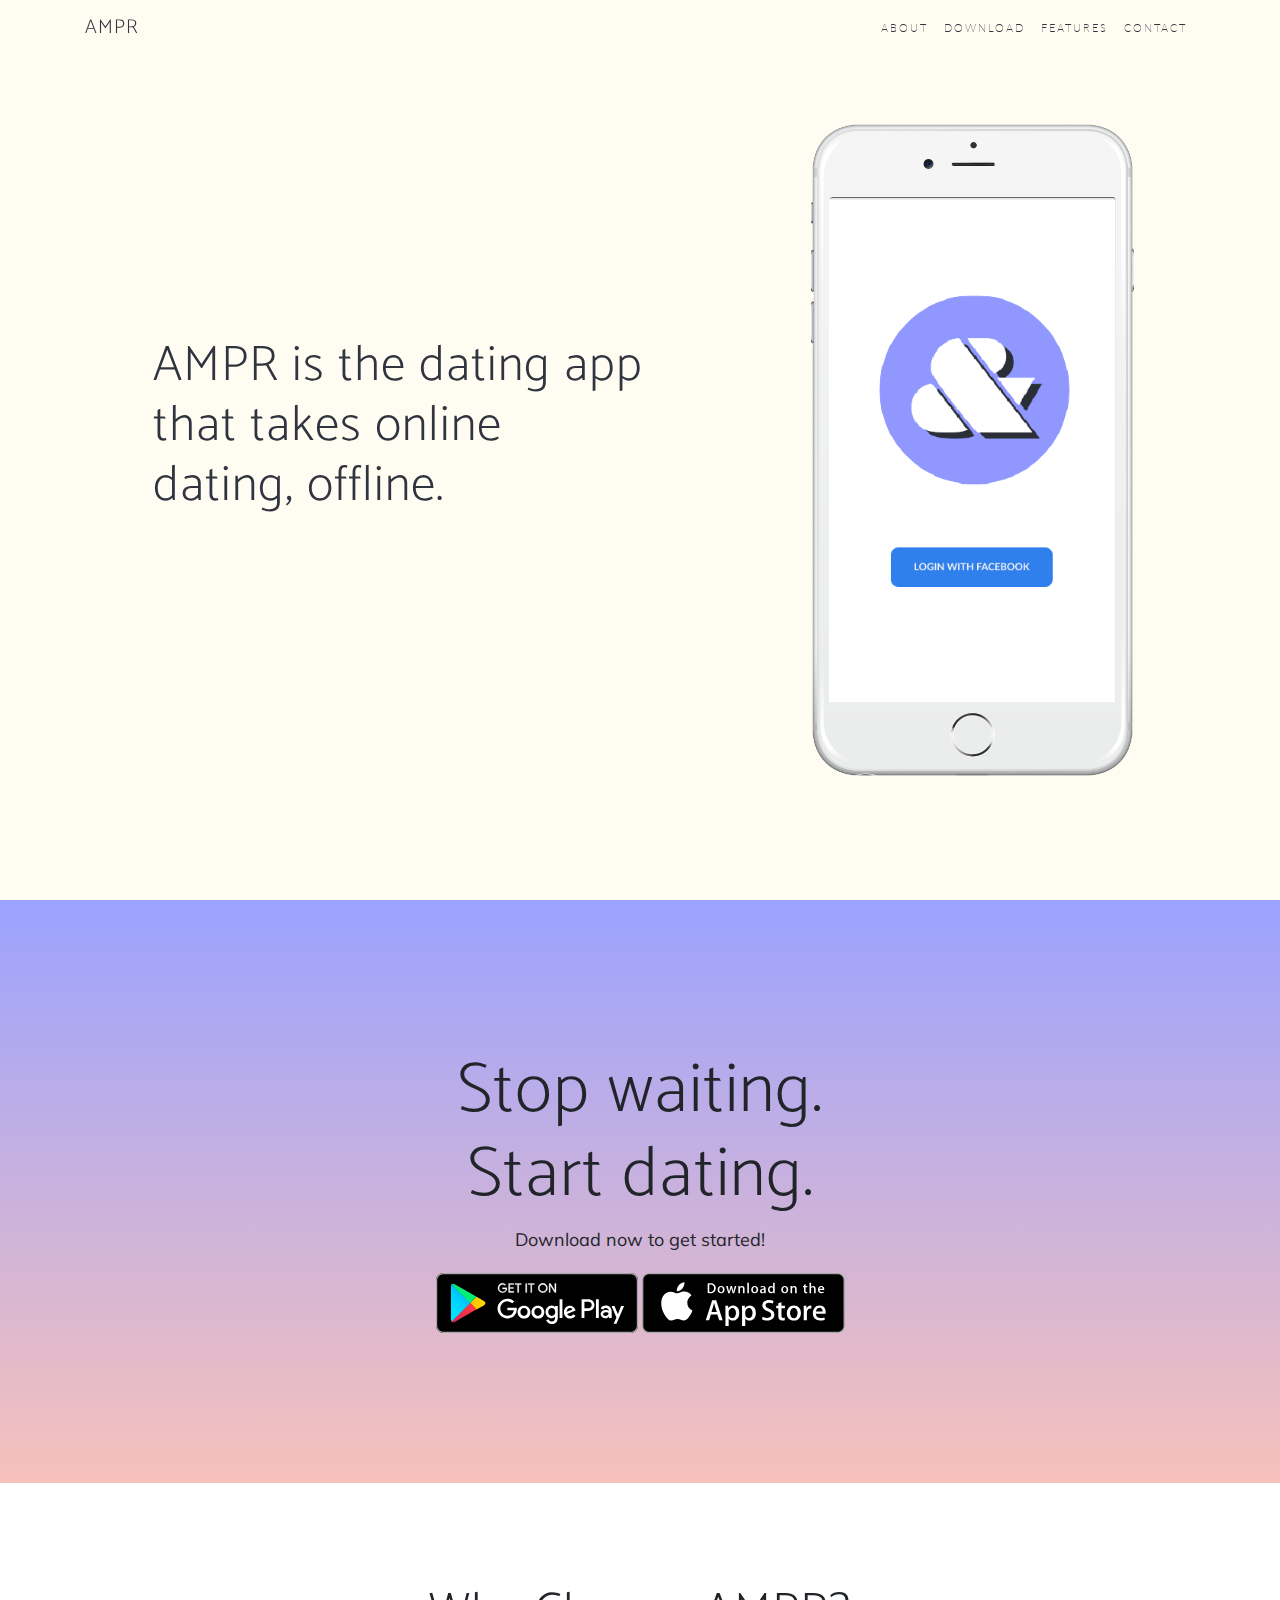
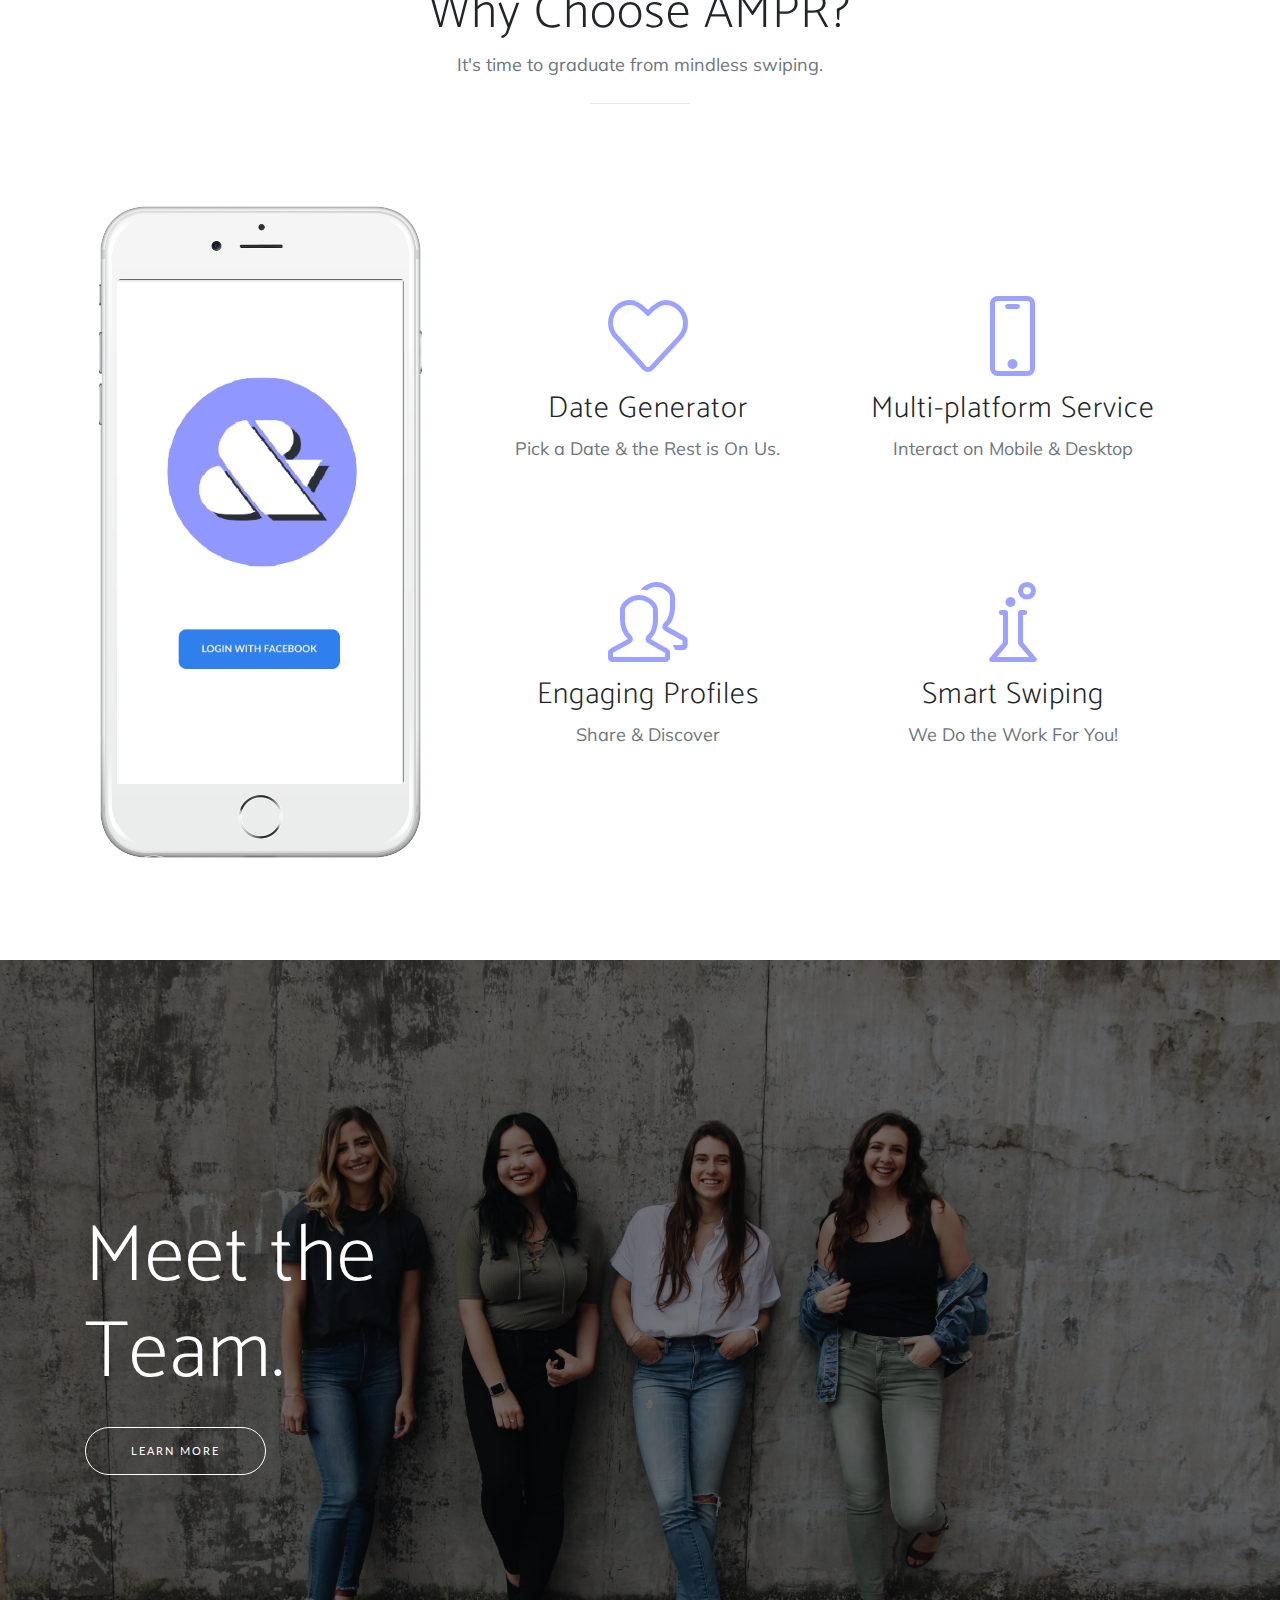
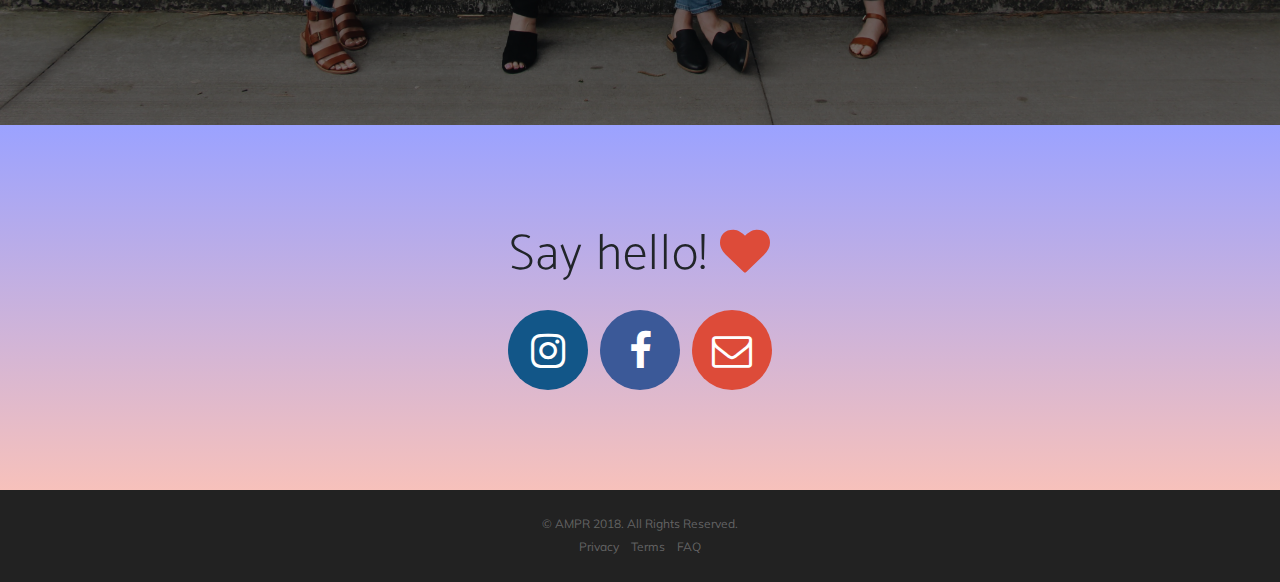
==== commit 4e7a793c: "change background" ====
--- a/index.html
+++ b/index.html
@@ -67,7 +67,7 @@
           <div class="col-lg-7 my-auto">
             <div class="header-content mx-auto">
               <h1 class="mb-5">AMPR is the dating app that takes online dating, offline.</h1>
-              <a href="#download" class="btn btn-outline btn-xl js-scroll-trigger">Download now</a>
+              <!-- <a href="#download" class="btn btn-outline btn-xl js-scroll-trigger">Download now</a> -->
             </div>
           </div>
           <div class="col-lg-5 my-auto">
--- a/css/new-age.css
+++ b/css/new-age.css
@@ -67,7 +67,7 @@
 }
 
 #mainNav .navbar-brand {
-  color: #30343f;
+  color:  #30343f;;
   font-family: 'Catamaran', 'Helvetica', 'Arial', 'sans-serif';
   font-weight: 200;
   letter-spacing: 1px;
@@ -115,18 +115,19 @@
     background-color: transparent;
   }
   #mainNav .navbar-brand {
-    color: fade(white, 70%);
+    color: fade(#30343f, 70%);
   }
   #mainNav .navbar-brand:hover, #mainNav .navbar-brand:focus {
-    color: white;
+    color: #30343f;
   }
   #mainNav .navbar-nav > li > a,
   #mainNav .navbar-nav > li > a:focus {
-    color: rgba(255, 255, 255, 0.7);
+    color: #30343f;
+     /* rgba(255, 255, 255, 0.7); */
   }
   #mainNav .navbar-nav > li > a:hover,
   #mainNav .navbar-nav > li > a:focus:hover {
-    color: white;
+    color:  #30343f;;
   }
   #mainNav.navbar-shrink {
     border-color: rgba(34, 34, 34, 0.1);
@@ -153,8 +154,9 @@
   width: 100%;
   padding-top: 150px;
   padding-bottom: 100px;
-  color: white;
-  background: url("../img/group3.JPG");
+  color:  #30343f;
+  background:#fffcf2;
+   /* url("../img/group3.jpg"); */
   /* background: url("../img/bg-pattern.png"), -webkit-linear-gradient(to left, #7b4397, #dc2430); */
   /* background: url("../img/bg-pattern.png"), linear-gradient(to left, #7b4397, #dc2430); */
 }
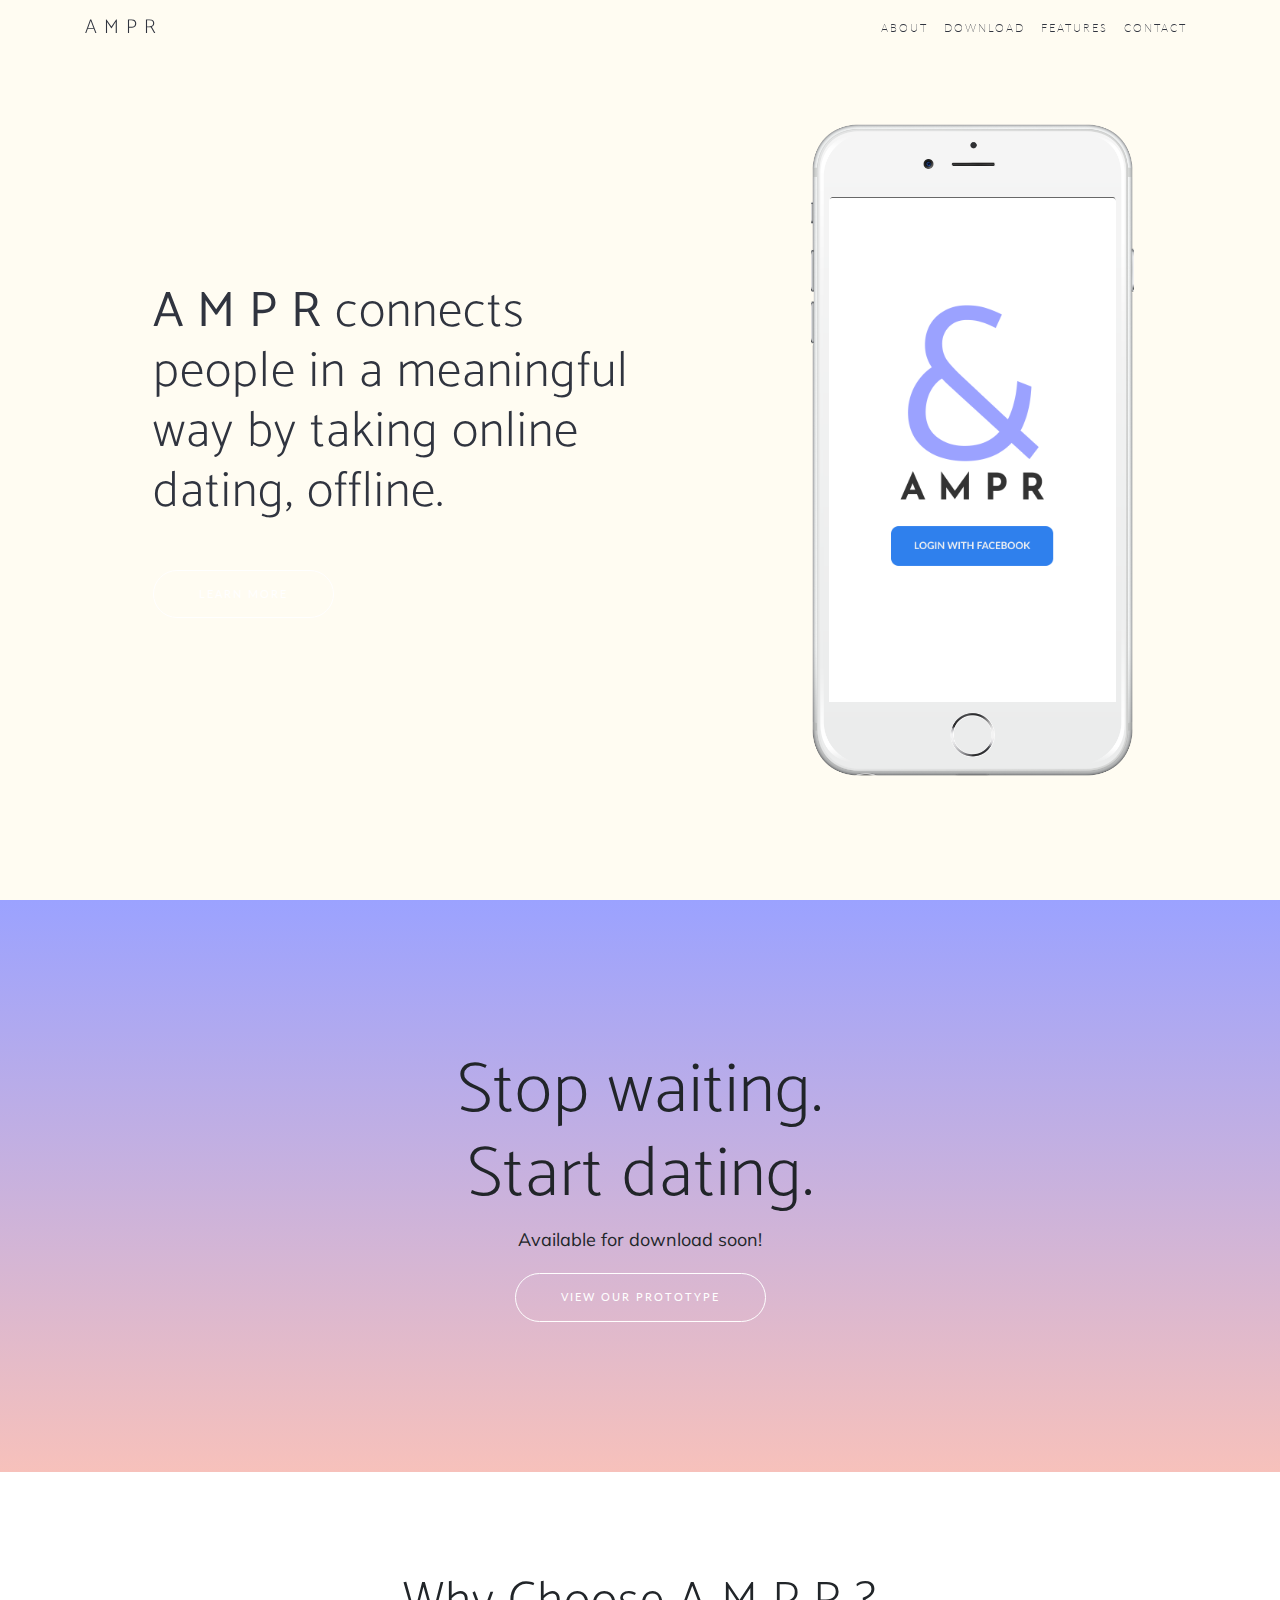
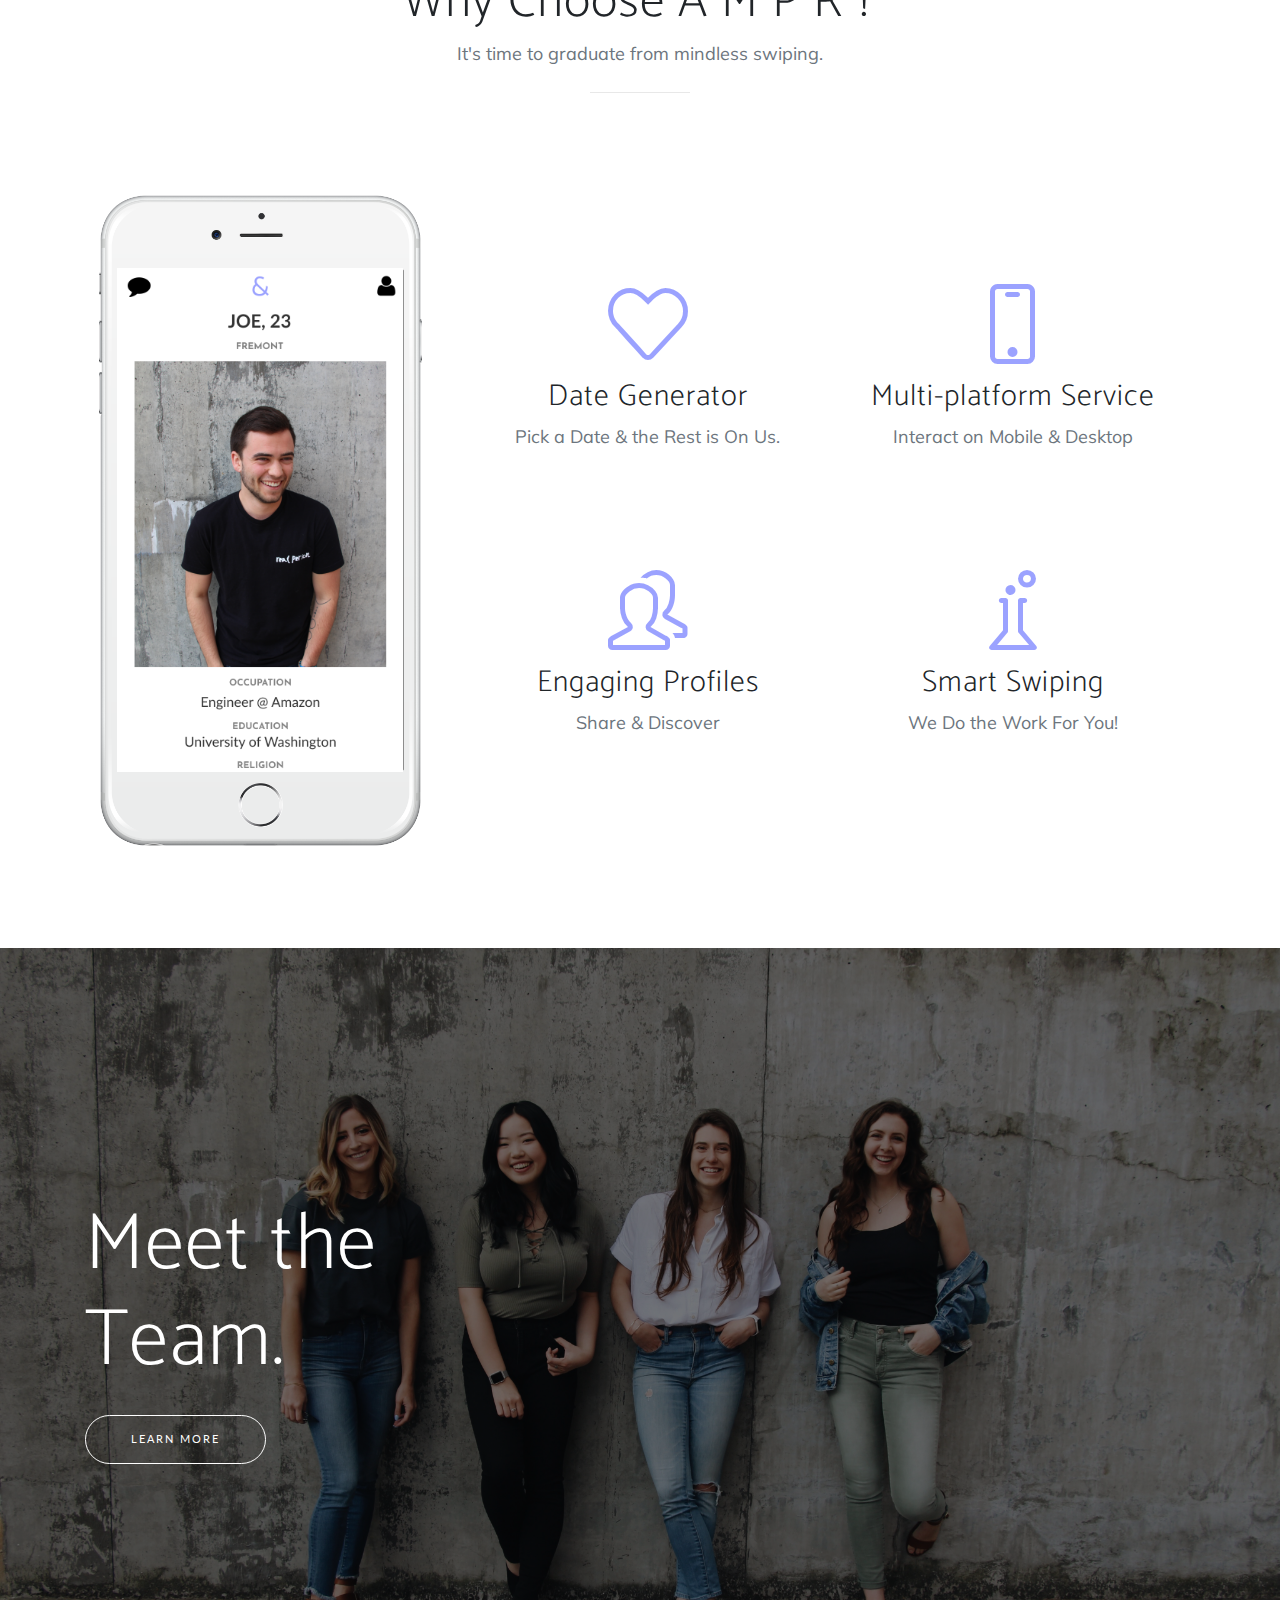
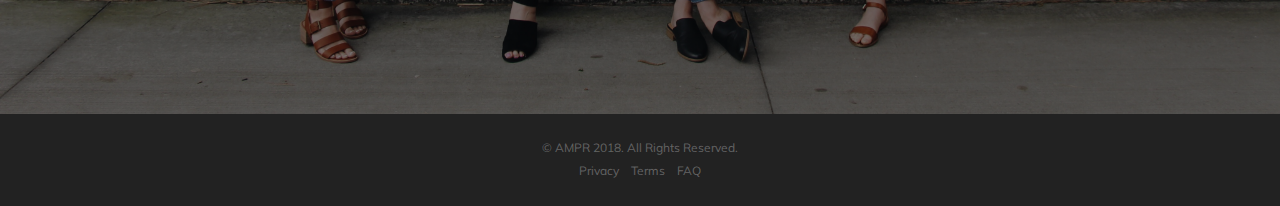
==== commit b73aa254: "add about, fix colors" ====
--- a/index.html
+++ b/index.html
@@ -8,11 +8,11 @@
     <meta name="description" content="">
     <meta name="author" content="">
 
-    <title>AMPR</title>
+    <title>A M P R</title>
     <!-- favicon -->
     <link rel="icon" 
       type="image/png" 
-      href="./img/favicon.png">
+      href="./img/favicon2.png">
 
     <!-- Bootstrap core CSS -->
     <link href="vendor/bootstrap/css/bootstrap.min.css" rel="stylesheet">
@@ -37,7 +37,7 @@
     <!-- Navigation -->
     <nav class="navbar navbar-expand-lg navbar-light fixed-top" id="mainNav">
       <div class="container">
-        <a class="navbar-brand js-scroll-trigger" href="#page-top">AMPR</a>
+        <a class="navbar-brand js-scroll-trigger" href="#page-top">A M P R</a>
         <button class="navbar-toggler navbar-toggler-right" type="button" data-toggle="collapse" data-target="#navbarResponsive" aria-controls="navbarResponsive" aria-expanded="false" aria-label="Toggle navigation">
           Menu
           <i class="fa fa-bars"></i>
@@ -45,7 +45,7 @@
         <div class="collapse navbar-collapse" id="navbarResponsive">
           <ul class="navbar-nav ml-auto">
             <li class="nav-item">
-                <a class="nav-link js-scroll-trigger" href="#about">About</a>
+                <a class="nav-link js-scroll-trigger" href="./about.html">About</a>
             </li>
             <li class="nav-item">
               <a class="nav-link js-scroll-trigger" href="#download">Download</a>
@@ -66,8 +66,8 @@
         <div class="row h-100">
           <div class="col-lg-7 my-auto">
             <div class="header-content mx-auto">
-              <h1 class="mb-5">AMPR is the dating app that takes online dating, offline.</h1>
-              <!-- <a href="#download" class="btn btn-outline btn-xl js-scroll-trigger">Download now</a> -->
+              <h1 class="mb-5"><strong>A M P R</strong> connects people in a meaningful way by taking online dating, offline.</h1>
+              <a href="./about.html" class="btn btn-outline btn-xl js-scroll-trigger">Learn More</a>
             </div>
           </div>
           <div class="col-lg-5 my-auto">
@@ -76,7 +76,7 @@
                 <div class="device">
                   <div class="screen">
                     <!-- Demo image for screen mockup, you can put an image here, some HTML, an animation, video, or anything else! -->
-                    <img src="img/login.png" class="img-fluid" alt="">
+                    <img src="img/login2.png" class="img-fluid" alt="">
                   </div>
                   <div class="button">
                     <!-- You can hook the "home button" to some JavaScript events or just remove it -->
@@ -94,11 +94,12 @@
         <div class="row">
           <div class="col-md-8 mx-auto">
             <h2 class="section-heading">Stop waiting.<br/>Start dating.</h2>
-            <p>Download now to get started!</p>
-            <div class="badges">
+            <p>Available for download soon!</p>
+            <a href="#download" class="btn btn-outline btn-xl js-scroll-trigger">view our prototype</a>
+            <!-- <div class="badges">
               <a class="badge-link" href="#"><img src="img/google-play-badge.svg" alt=""></a>
               <a class="badge-link" href="#"><img src="img/app-store-badge.svg" alt=""></a>
-            </div>
+            </div> -->
           </div>
         </div>
       </div>
@@ -107,7 +108,7 @@
     <section class="features" id="features">
       <div class="container">
         <div class="section-heading text-center">
-          <h2>Why Choose AMPR?</h2>
+          <h2>Why Choose A M P R ?</h2>
           <p class="text-muted">It's time to graduate from mindless swiping.</p>
           <hr>
         </div>
@@ -118,7 +119,7 @@
                 <div class="device">
                   <div class="screen">
                     <!-- Demo image for screen mockup, you can put an image here, some HTML, an animation, video, or anything else! -->
-                    <img src="img/login.png" class="img-fluid" alt="">
+                    <img src="img/profile.png" class="img-fluid" alt="">
                   </div>
                   <div class="button">
                     <!-- You can hook the "home button" to some JavaScript events or just remove it -->
@@ -175,31 +176,6 @@
         </div>
       </div>
       <div class="overlay"></div>
-    </section>
-
-    <section class="contact bg-primary" id="contact">
-      <div class="container">
-        <h2>Say hello!
-          <i class="fa fa-heart"></i>
-          </h2>
-        <ul class="list-inline list-social">
-          <li class="list-inline-item social-instagram">
-            <a href="https://www.instagram.com/dateampr/">
-              <i class="fa fa-instagram"></i>
-            </a>
-          </li>
-          <li class="list-inline-item social-facebook">
-            <a href=#>
-              <i class="fa fa-facebook"></i>
-            </a>
-          </li>
-          <li class="list-inline-item social-email">
-            <a href="mailto:dateampr@gmail.com?Subject=Hello!">
-              <i class="fa fa-envelope-o"></i>
-            </a>
-          </li>
-        </ul>
-      </div>
     </section>
 
     <footer>
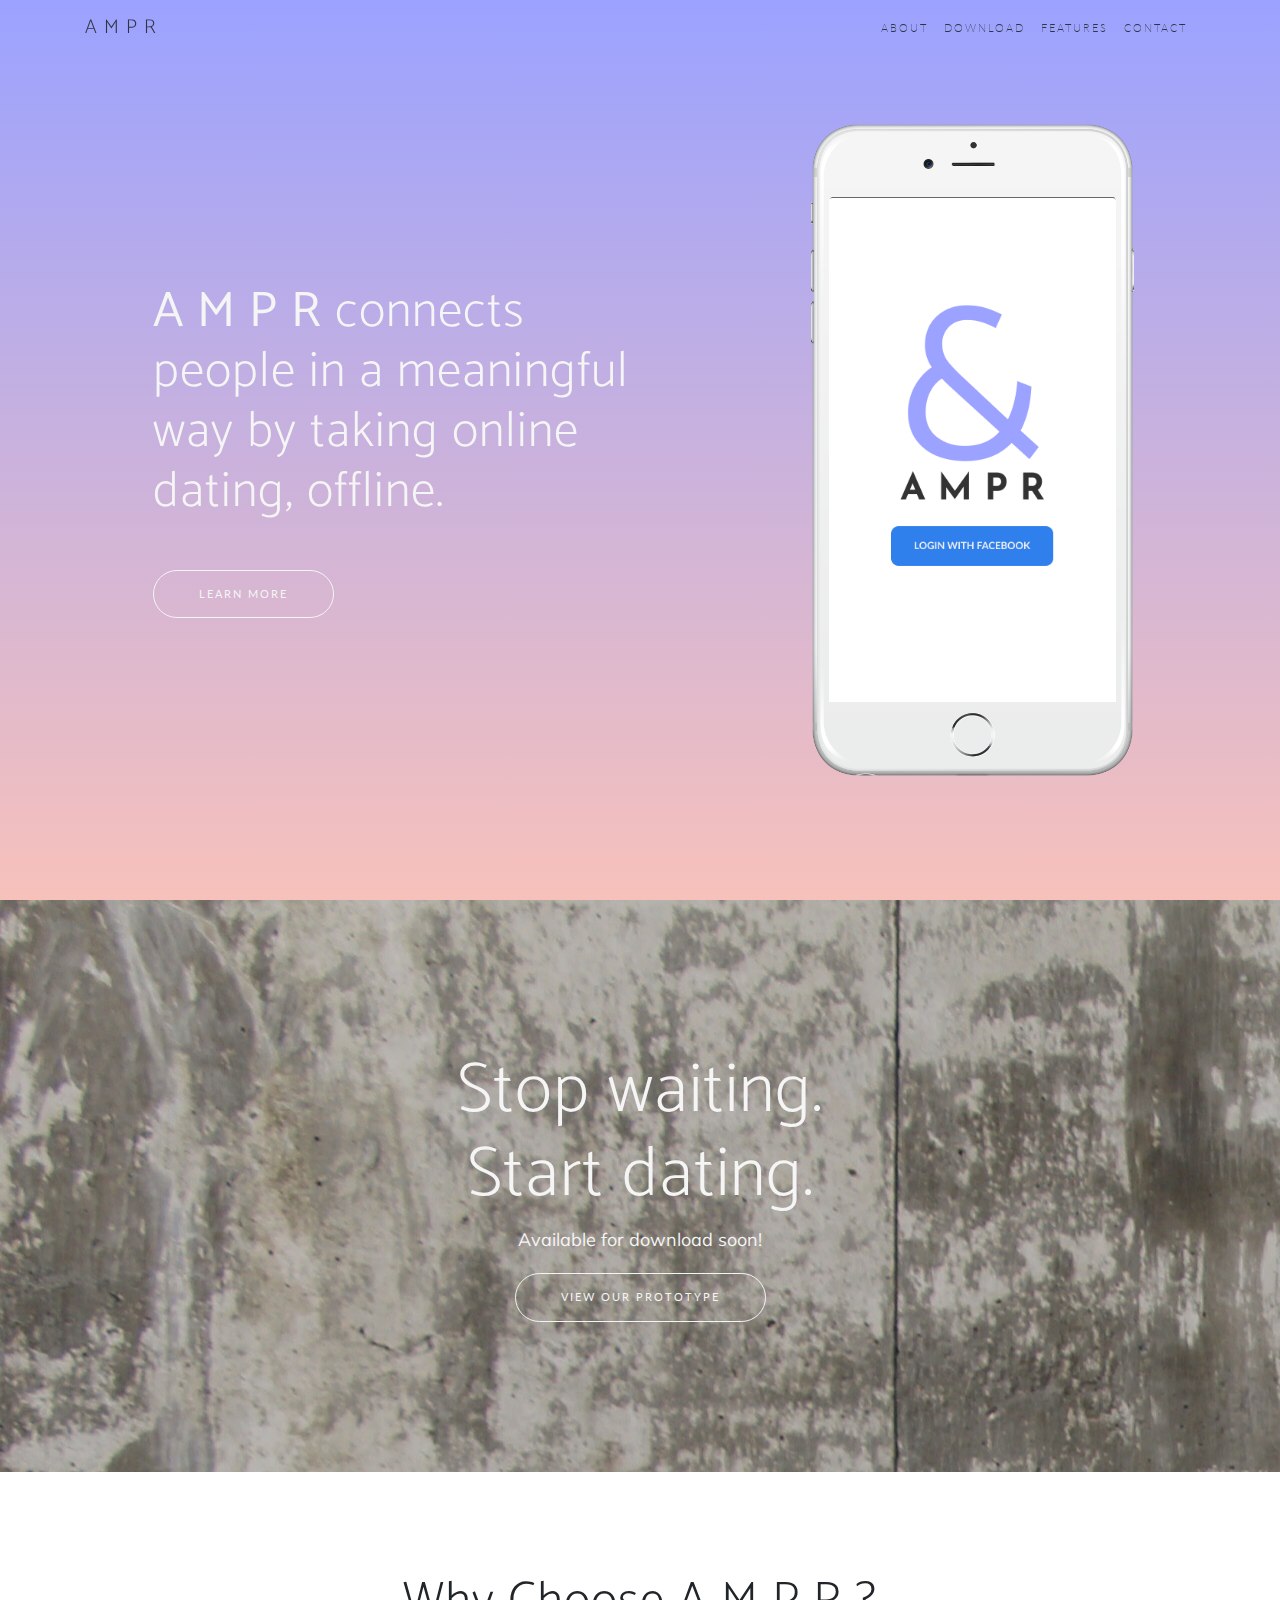
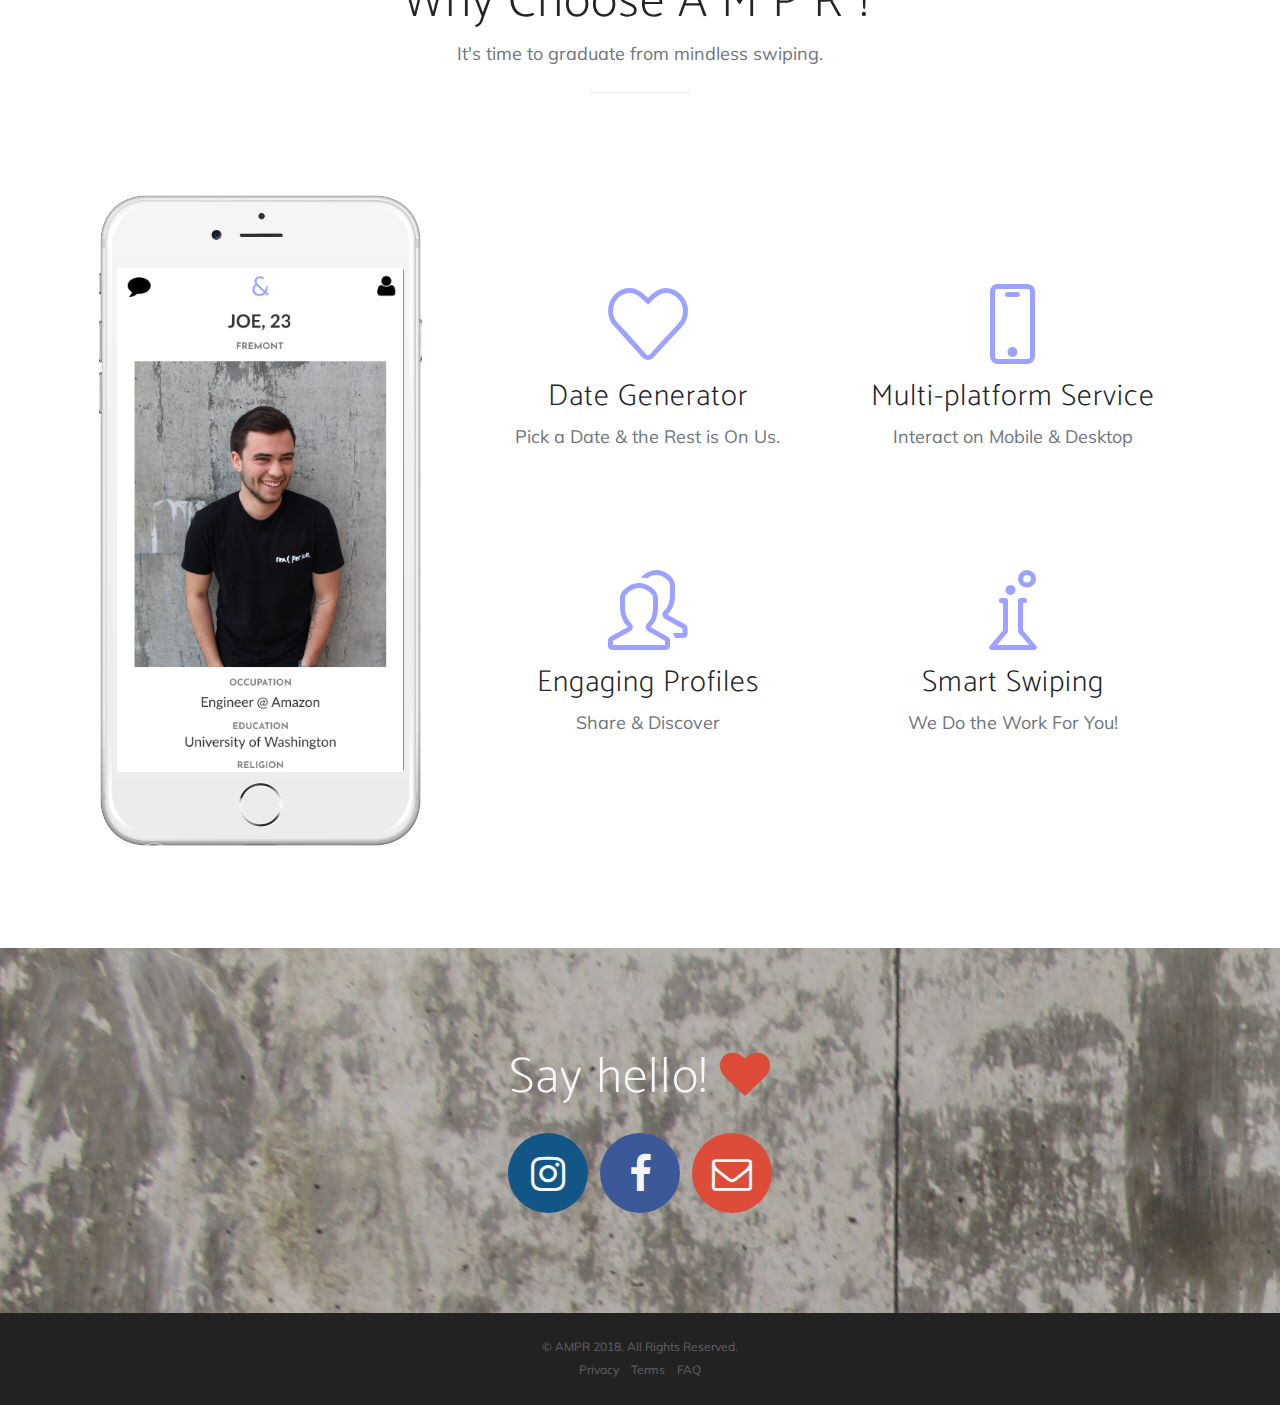
==== commit dadf3ac9: "add more to about page" ====
--- a/index.html
+++ b/index.html
@@ -167,8 +167,32 @@
         </div>
       </div>
     </section>
-
-    <section class="cta" id="about">
+    <section class="contact bg-primary" id="contact">
+    <div class="container">
+      <h2>Say hello!
+        <i class="fa fa-heart"></i>
+        </h2>
+      <ul class="list-inline list-social">
+        <li class="list-inline-item social-instagram">
+          <a href="https://www.instagram.com/dateampr/">
+            <i class="fa fa-instagram"></i>
+          </a>
+        </li>
+      <li class="list-inline-item social-facebook">
+            <a href=#>
+              <i class="fa fa-facebook"></i>
+            </a>
+          </li>
+          <li class="list-inline-item social-email">
+            <a href="mailto:dateampr@gmail.com?Subject=Hello!">
+              <i class="fa fa-envelope-o"></i>
+            </a>
+          </li>
+        </ul>
+      </div>
+    </section> 
+
+    <!-- <section class="cta" id="about">
       <div class="cta-content">
         <div class="container">
           <h2>Meet the Team.</h2>
@@ -176,7 +200,7 @@
         </div>
       </div>
       <div class="overlay"></div>
-    </section>
+    </section> -->
 
     <footer>
       <div class="container">
--- a/css/new-age.css
+++ b/css/new-age.css
@@ -27,7 +27,7 @@
 }
 
 hr.light {
-  border-color: white;
+  border-color: #f5f5f5;
 }
 
 h1,
@@ -57,7 +57,7 @@
 
 #mainNav {
   border-color: rgba(34, 34, 34, 0.05);
-  background-color: white;
+  background-color: #f5f5f5;
   -webkit-transition: all .35s;
   -moz-transition: all .35s;
   transition: all .35s;
@@ -154,9 +154,9 @@
   width: 100%;
   padding-top: 150px;
   padding-bottom: 100px;
-  color:  #30343f;
-  background:#fffcf2;
-   /* url("../img/group3.jpg"); */
+  color:  #f5f5f5;
+  background: -webkit-linear-gradient(#9ba2ff, #f7c1bb);
+  background: linear-gradient(#9ba2ff, #f7c1bb);;
   /* background: url("../img/bg-pattern.png"), -webkit-linear-gradient(to left, #7b4397, #dc2430); */
   /* background: url("../img/bg-pattern.png"), linear-gradient(to left, #7b4397, #dc2430); */
 }
@@ -233,6 +233,7 @@
 @media (min-width: 768px) {
   section.download h2 {
     font-size: 70px;
+    color: #f5f5f5
   }
 }
 
@@ -288,7 +289,7 @@
 section.cta {
   position: relative;
   padding: 250px 0;
-  background-image: url("../img/group2.jpg");
+  background-image: url("../img/group3.jpg");
   background-position: center;
   -webkit-background-size: cover;
   -moz-background-size: cover;
@@ -306,7 +307,7 @@
   max-width: 450px;
   margin-top: 0;
   margin-bottom: 25px;
-  color: white;
+  color: #f5f5f5;
 }
 
 @media (min-width: 768px) {
@@ -347,7 +348,7 @@
   display: block;
   width: 80px;
   height: 80px;
-  color: white;
+  color: #f5f5f5;
   border-radius: 100%;
 }
 
@@ -402,8 +403,10 @@
 
 .bg-primary {
   background: #9ba2ff;
-  background: -webkit-linear-gradient(#9ba2ff, #f7c1bb);
-  background: linear-gradient(#9ba2ff, #f7c1bb);
+  background: url("../img/group3.jpg");
+  color: #f5f5f5;
+  /* background: -webkit-linear-gradient(#9ba2ff, #f7c1bb);
+  background: linear-gradient(#9ba2ff, #f7c1bb); */
 }
 
 .text-primary {
@@ -416,13 +419,13 @@
 }
 
 .btn-outline {
-  color: white;
+  color: #f5f5f5;
   border: 1px solid;
-  border-color: white;
+  border-color: #f5f5f5;
 }
 
 .btn-outline:hover, .btn-outline:focus, .btn-outline:active, .btn-outline.active {
-  color: white;
+  color: #f5f5f5;
   border-color: #9ba2ff;
   background-color: #9ba2ff;
 }
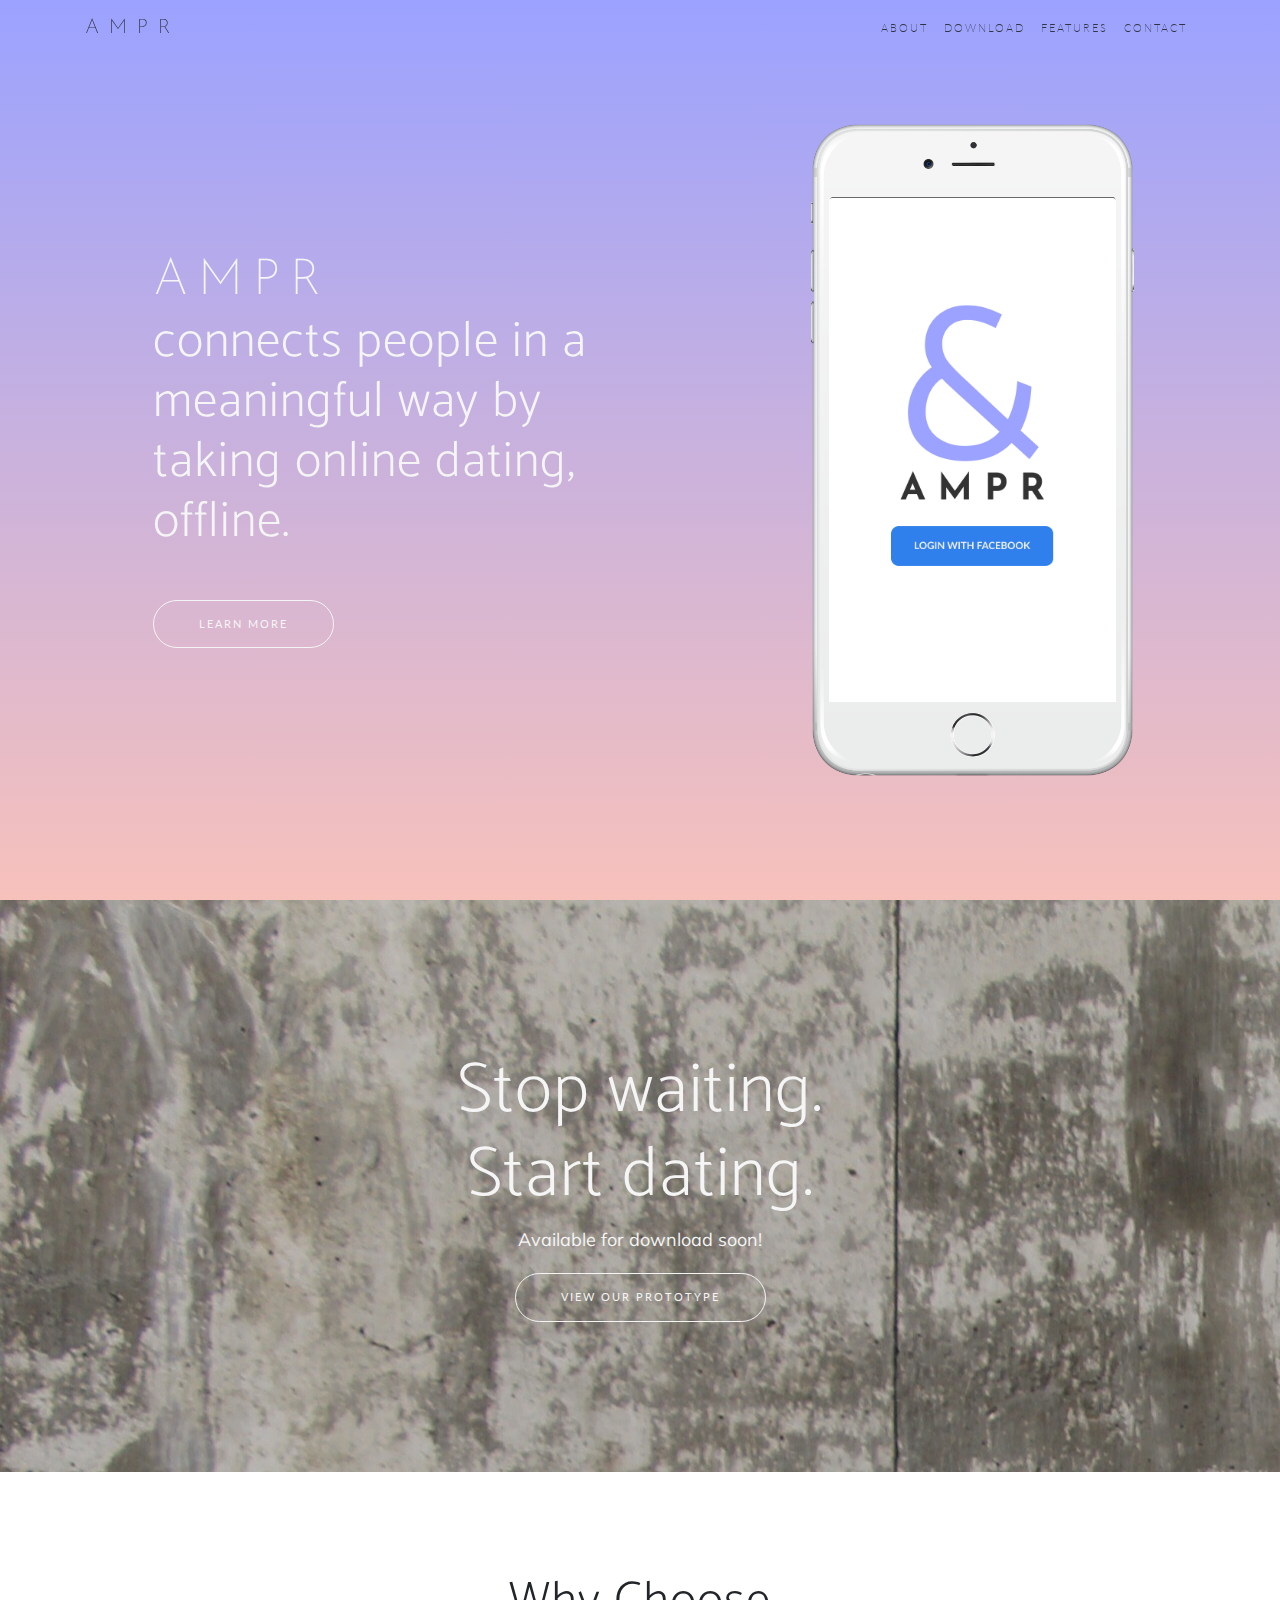
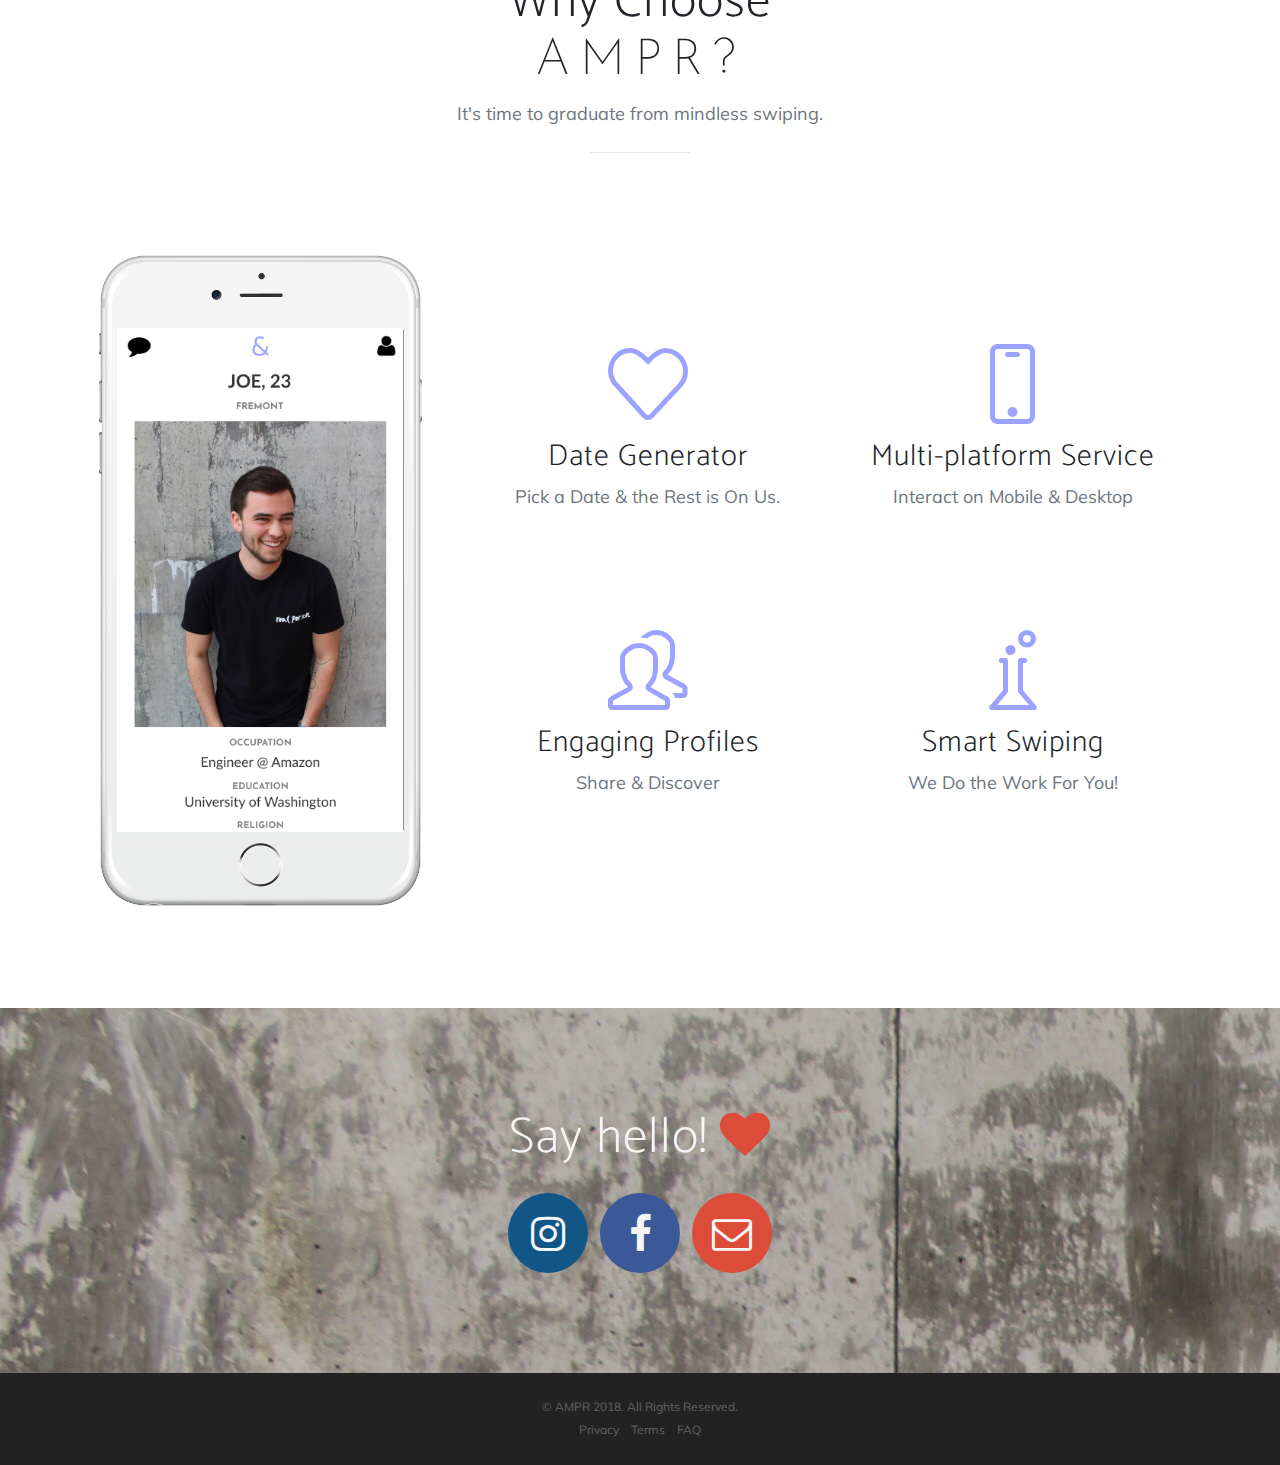
==== commit e8cbb3e1: "fix letter spacing" ====
--- a/index.html
+++ b/index.html
@@ -20,9 +20,9 @@
     <!-- Custom fonts for this template -->
     <link rel="stylesheet" href="vendor/font-awesome/css/font-awesome.min.css">
     <link rel="stylesheet" href="vendor/simple-line-icons/css/simple-line-icons.css">
-    <link href="https://fonts.googleapis.com/css?family=Lato" rel="stylesheet">
     <link href="https://fonts.googleapis.com/css?family=Catamaran:100,200,300,400,500,600,700,800,900" rel="stylesheet">
     <link href="https://fonts.googleapis.com/css?family=Muli" rel="stylesheet">
+    <link href="https://fonts.googleapis.com/css?family=Josefin+Sans|Lato" rel="stylesheet">
 
     <!-- Plugin CSS -->
     <link rel="stylesheet" href="device-mockups/device-mockups.min.css">
@@ -37,7 +37,7 @@
     <!-- Navigation -->
     <nav class="navbar navbar-expand-lg navbar-light fixed-top" id="mainNav">
       <div class="container">
-        <a class="navbar-brand js-scroll-trigger" href="#page-top">A M P R</a>
+        <a class="navbar-brand js-scroll-trigger" href="#page-top"><div id='title'>AMPR</div></a>
         <button class="navbar-toggler navbar-toggler-right" type="button" data-toggle="collapse" data-target="#navbarResponsive" aria-controls="navbarResponsive" aria-expanded="false" aria-label="Toggle navigation">
           Menu
           <i class="fa fa-bars"></i>
@@ -66,7 +66,7 @@
         <div class="row h-100">
           <div class="col-lg-7 my-auto">
             <div class="header-content mx-auto">
-              <h1 class="mb-5"><strong>A M P R</strong> connects people in a meaningful way by taking online dating, offline.</h1>
+              <h1 class="mb-5"><div id='title'>AMPR</div> connects people in a meaningful way by taking online dating, offline.</h1>
               <a href="./about.html" class="btn btn-outline btn-xl js-scroll-trigger">Learn More</a>
             </div>
           </div>
@@ -108,7 +108,7 @@
     <section class="features" id="features">
       <div class="container">
         <div class="section-heading text-center">
-          <h2>Why Choose A M P R ?</h2>
+          <h2>Why Choose <div id="title">AMPR?</div></h2>
           <p class="text-muted">It's time to graduate from mindless swiping.</p>
           <hr>
         </div>
--- a/css/new-age.css
+++ b/css/new-age.css
@@ -36,11 +36,14 @@
 h4,
 h5,
 h6 {
-  font-family: 'Catamaran', 'Helvetica', 'Arial', 'sans-serif';
+  font-family: 'Catamaran', 'Lato', sans-serif;
   font-weight: 200;
   letter-spacing: 1px;
 }
-
+#title {
+  letter-spacing: 10px;
+  font-family: 'Josefin Sans', sans-serif;
+}
 p {
   font-size: 18px;
   line-height: 1.5;
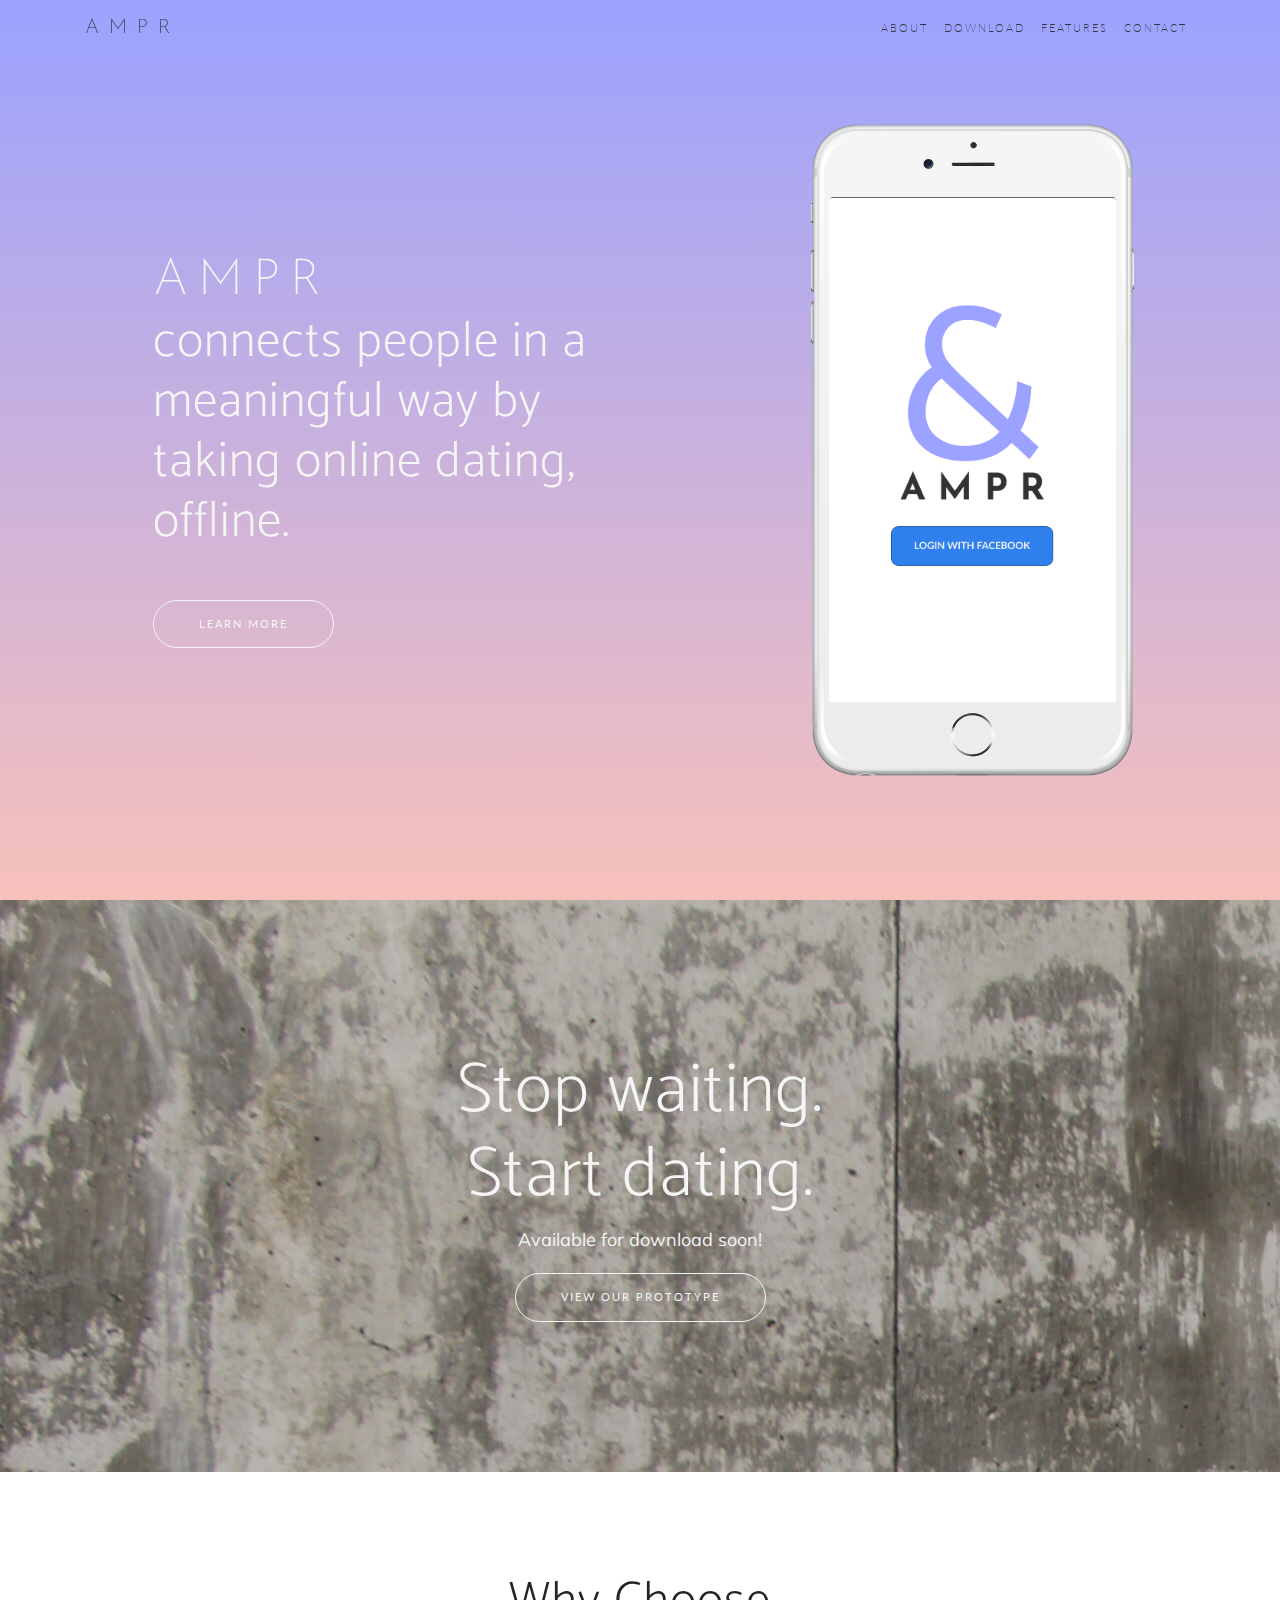
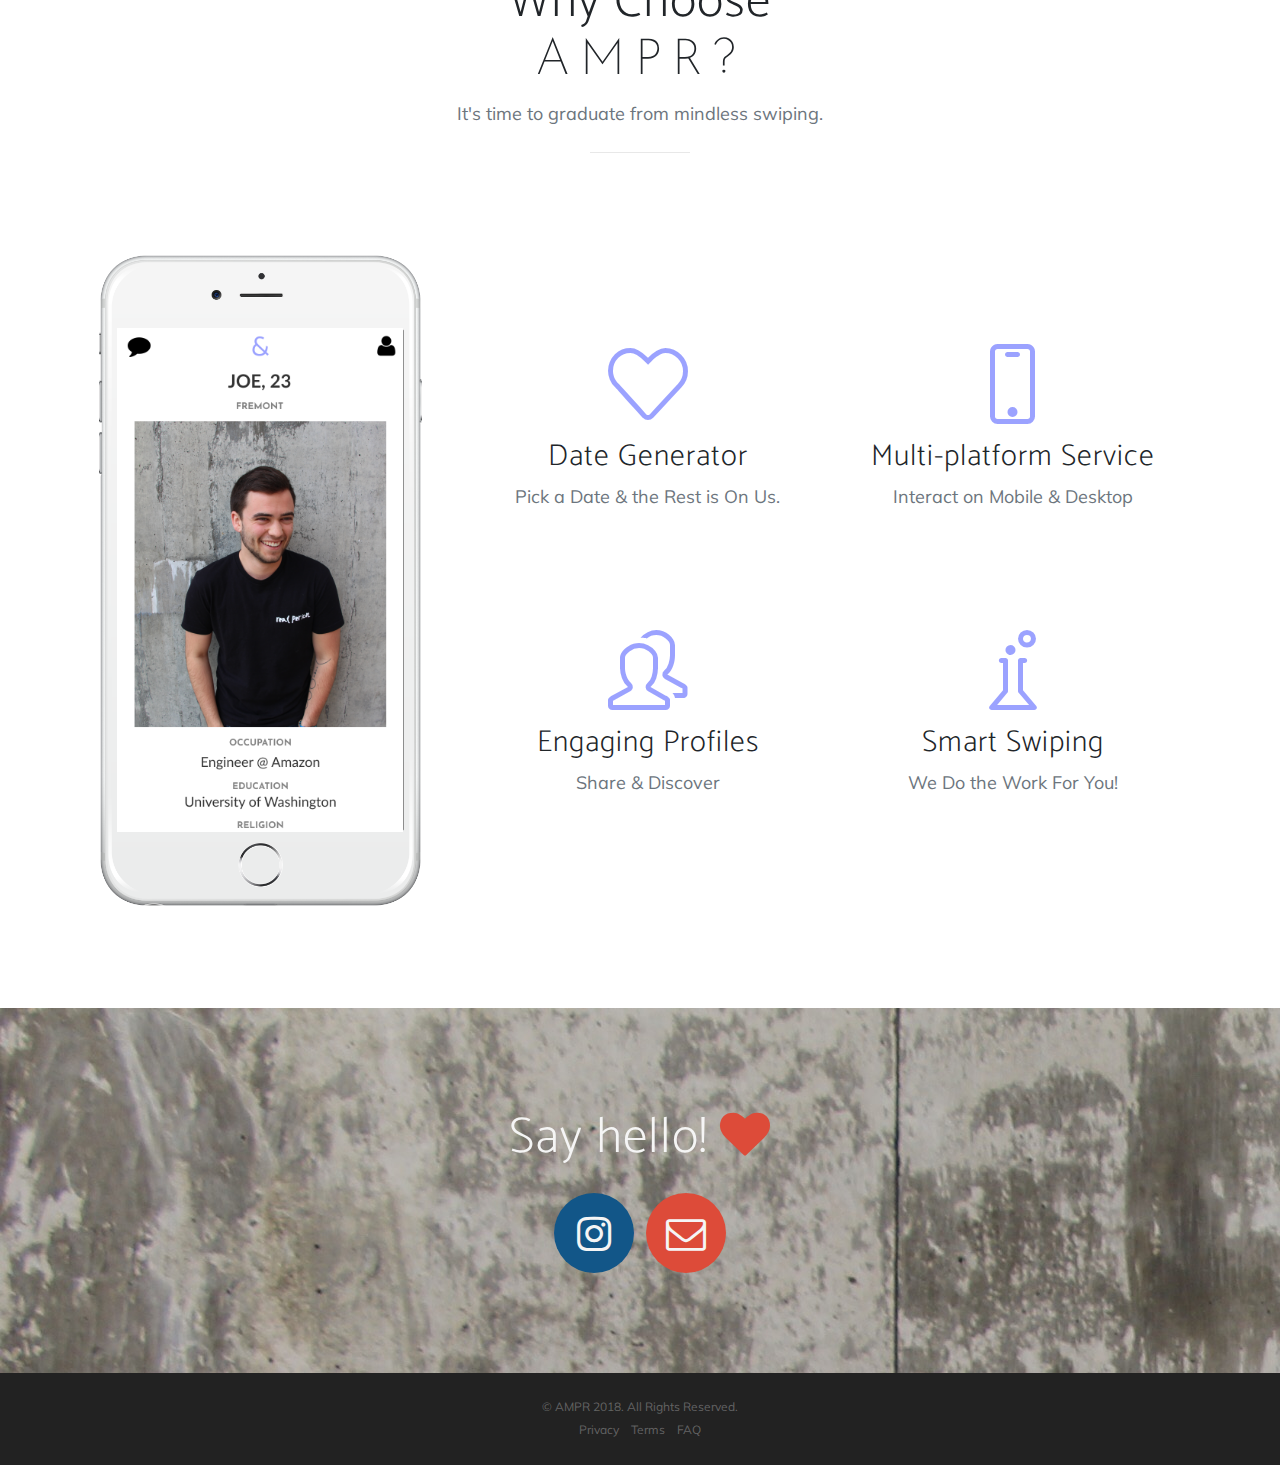
==== commit f38ad4e7: "add imgs, change about" ====
--- a/index.html
+++ b/index.html
@@ -76,7 +76,7 @@
                 <div class="device">
                   <div class="screen">
                     <!-- Demo image for screen mockup, you can put an image here, some HTML, an animation, video, or anything else! -->
-                    <img src="img/login2.png" class="img-fluid" alt="">
+                    <img src="img/login3.png" class="img-fluid" alt="">
                   </div>
                   <div class="button">
                     <!-- You can hook the "home button" to some JavaScript events or just remove it -->
@@ -95,7 +95,7 @@
           <div class="col-md-8 mx-auto">
             <h2 class="section-heading">Stop waiting.<br/>Start dating.</h2>
             <p>Available for download soon!</p>
-            <a href="#download" class="btn btn-outline btn-xl js-scroll-trigger">view our prototype</a>
+            <a href="https://invis.io/9SI2XI5M3J5#/295365354_login" class="btn btn-outline btn-xl js-scroll-trigger">view our prototype</a>
             <!-- <div class="badges">
               <a class="badge-link" href="#"><img src="img/google-play-badge.svg" alt=""></a>
               <a class="badge-link" href="#"><img src="img/app-store-badge.svg" alt=""></a>
@@ -116,16 +116,16 @@
           <div class="col-lg-4 my-auto">
             <div class="device-container">
               <div class="device-mockup iphone6_plus portrait white">
-                <div class="device">
-                  <div class="screen">
-                    <!-- Demo image for screen mockup, you can put an image here, some HTML, an animation, video, or anything else! -->
-                    <img src="img/profile.png" class="img-fluid" alt="">
-                  </div>
-                  <div class="button">
-                    <!-- You can hook the "home button" to some JavaScript events or just remove it -->
-                  </div>
-                </div>
-              </div>
+                  <div class="device">
+                    <div class="screen">
+                      <!-- Demo image for screen mockup, you can put an image here, some HTML, an animation, video, or anything else! -->
+                      <img src="img/profile.png" class="img-fluid" alt="">
+                    </div>
+                    <div class="button">
+                      <!-- You can hook the "home button" to some JavaScript events or just remove it -->
+                    </div>
+                  </div>
+                </div>
             </div>
           </div>
           <div class="col-lg-8 my-auto">
@@ -178,11 +178,11 @@
             <i class="fa fa-instagram"></i>
           </a>
         </li>
-      <li class="list-inline-item social-facebook">
-            <a href=#>
-              <i class="fa fa-facebook"></i>
-            </a>
-          </li>
+        <!-- <li class="list-inline-item social-facebook">
+          <a href=#>
+            <i class="fa fa-facebook"></i>
+          </a>
+        </li> -->
           <li class="list-inline-item social-email">
             <a href="mailto:dateampr@gmail.com?Subject=Hello!">
               <i class="fa fa-envelope-o"></i>
